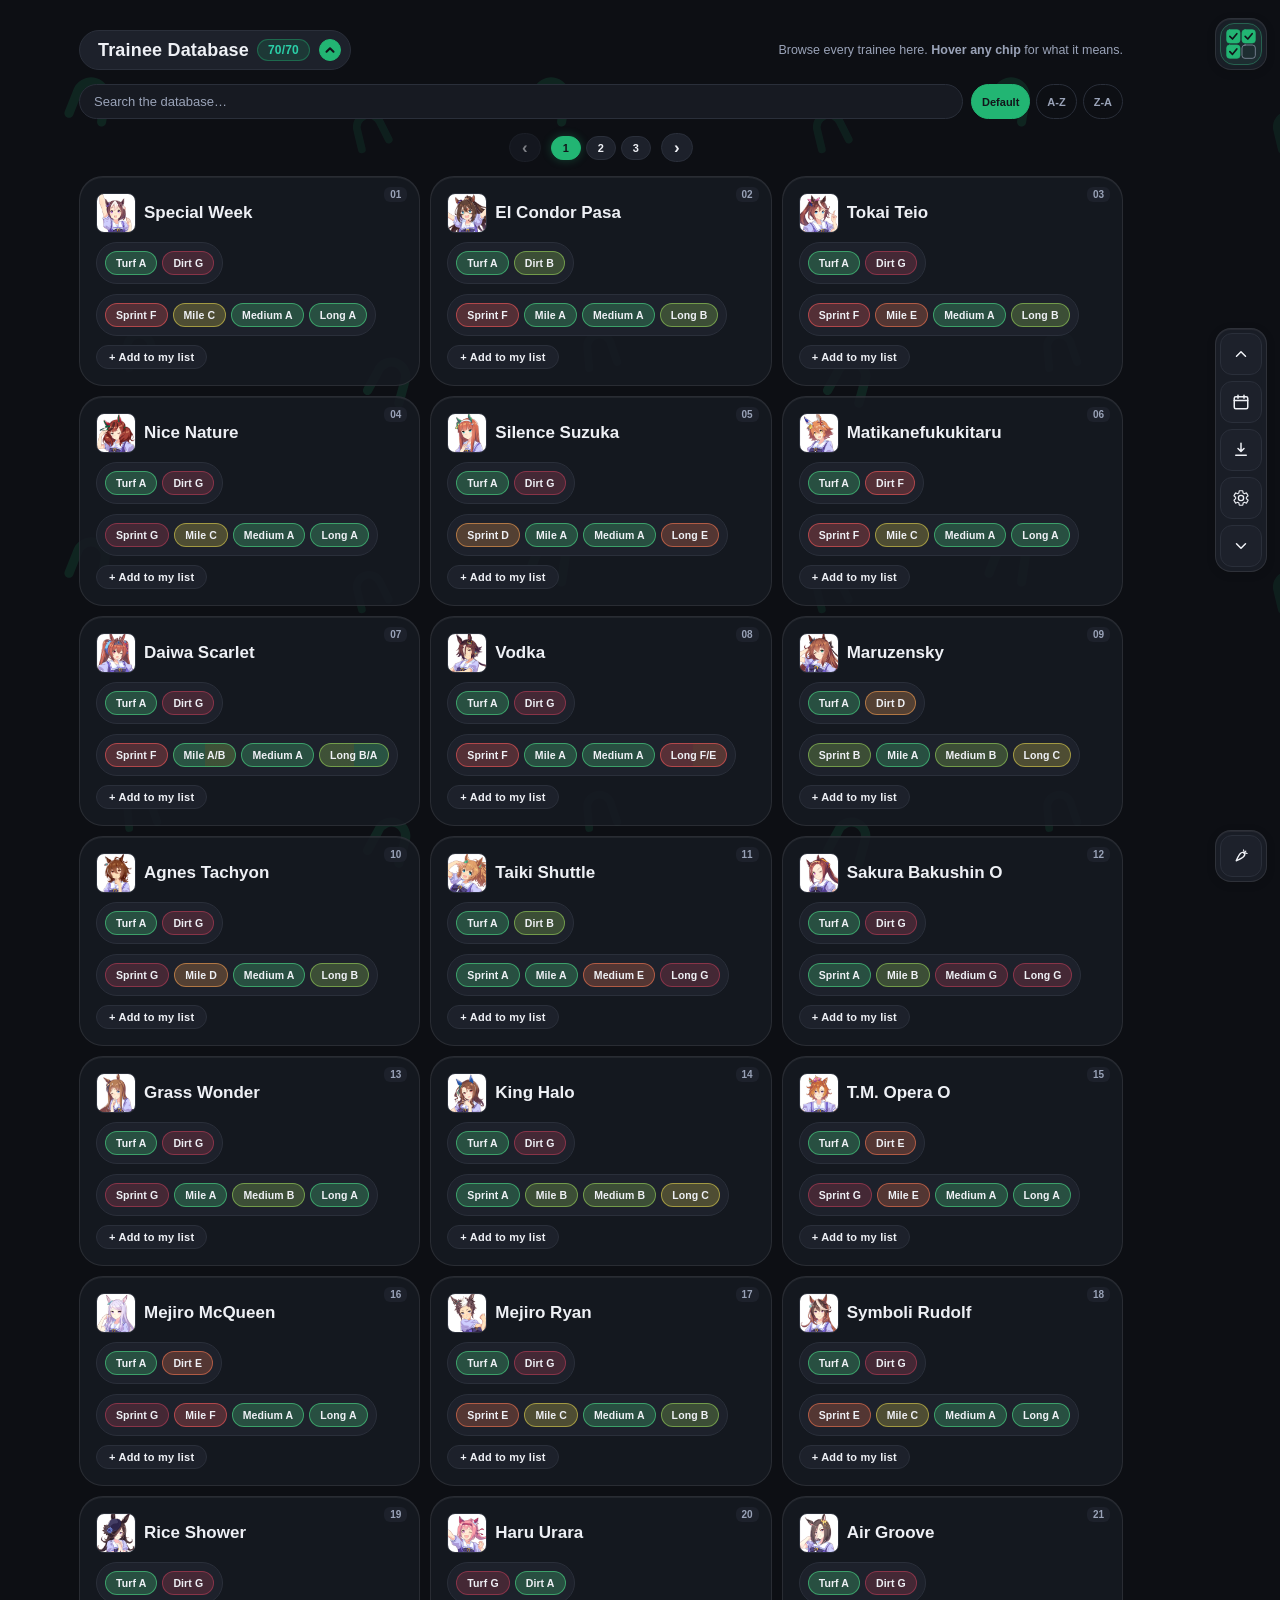
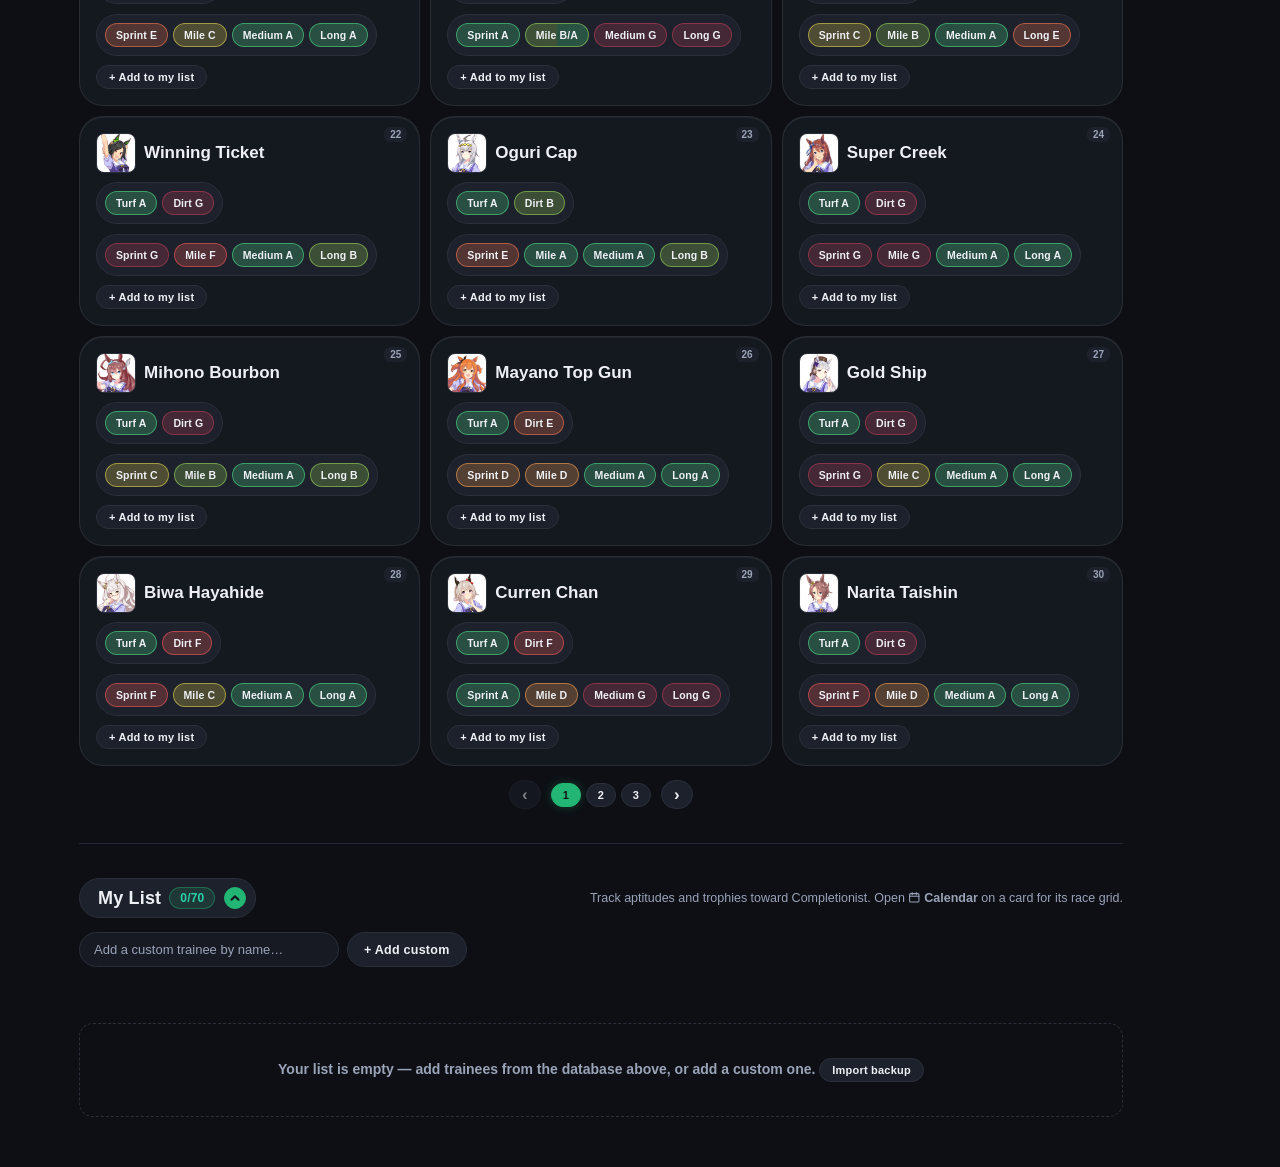
==== trackrecord/index.html @ cda4a913 "Carotene Beta 1 (v5.1-b1)" ====
<!DOCTYPE html>
<html lang="en">
<head>
  <meta charset="UTF-8">
  <meta name="viewport" content="width=device-width, initial-scale=1.0">
  <meta name="description" content="Track Record - Track character aptitudes, distances, and trophy ledger for trainees.">
  <meta http-equiv="Content-Security-Policy" content="default-src 'self'; script-src 'self'; style-src 'self' 'unsafe-inline' https://fonts.googleapis.com; font-src 'self' https://fonts.gstatic.com; img-src 'self' data: blob:; connect-src 'self'; object-src 'none'; base-uri 'self'; form-action 'self'; frame-ancestors 'self'; worker-src 'none'">
  <!-- Note: the KAO countdown banner is vendored locally (kao-banner.js), so
       script-src needs no third-party host. frame-ancestors is ignored in
       <meta> CSP per spec; hosting must also send it as an HTTP header. -->
  <title>Track Record</title>
  <link rel="preconnect" href="https://fonts.googleapis.com">
  <link rel="preconnect" href="https://fonts.gstatic.com" crossorigin>
  <link href="https://fonts.googleapis.com/css2?family=Quicksand:wght@400;500;600;700&display=swap" rel="stylesheet">
  <link rel="icon" type="image/svg+xml" href="./favicon.svg">
  <link rel="stylesheet" href="style.css">
</head>
<body>
<a class="skip-link" href="#standard-view">Skip to content</a>

<svg class="bg-pattern" aria-hidden="true" focusable="false" xmlns="http://www.w3.org/2000/svg">
  <defs>
    <g id="cleat-shape">
      <path d="M-13,14 L-11,-3 A11,11 0 0 1 11,-3 L13,14" fill="none" stroke="var(--accent)" stroke-width="7" stroke-linecap="round" stroke-linejoin="round"/>
    </g>
    <pattern id="cleat-pattern" width="460" height="460" patternUnits="userSpaceOnUse">
      <use href="#cleat-shape" opacity="0.13" transform="translate(90,100) scale(1.3) rotate(15)"/>
      <use href="#cleat-shape" opacity="0.10" transform="translate(370,130) scale(1.1) rotate(-20)"/>
      <use href="#cleat-shape" opacity="0.11" transform="translate(140,350) scale(1.1) rotate(-12)"/>
      <use href="#cleat-shape" opacity="0.14" transform="translate(390,380) scale(1.3) rotate(22)"/>
    </pattern>
  </defs>
  <rect width="100%" height="100%" fill="url(#cleat-pattern)"/>
</svg>

<div class="topbar">
  <div class="wrap topbar-inner">
    <div class="brand">
      <h1>
        <svg class="brand-mark" viewBox="0 0 120 120" aria-hidden="true" xmlns="http://www.w3.org/2000/svg">
          <g fill="none" stroke-linecap="round" stroke-linejoin="round">
            <rect x="17" y="17" width="40" height="40" rx="9" fill="var(--accent)" stroke="var(--accent)" stroke-width="2"/>
            <path d="M26.5 37l8 8 13-16" class="brand-check" stroke-width="5"/>
            <rect x="63" y="17" width="40" height="40" rx="9" fill="var(--accent)" stroke="var(--accent)" stroke-width="2"/>
            <path d="M72.5 37l8 8 13-16" class="brand-check" stroke-width="5"/>
            <rect x="17" y="63" width="40" height="40" rx="9" fill="var(--accent)" stroke="var(--accent)" stroke-width="2"/>
            <path d="M26.5 83l8 8 13-16" class="brand-check" stroke-width="5"/>
            <rect x="63" y="63" width="40" height="40" rx="9" fill="none" stroke="var(--ink-dim)" stroke-width="2"/>
          </g>
        </svg>
        <span class="sr-only">Track Record</span>
      </h1>
    </div>
    <div class="topbar-actions">
      <nav class="rail-nav" aria-label="Main navigation">
        <button class="btn rail-action" id="jump-top-btn" type="button" aria-label="Jump to top" data-tooltip="Jump to top">
          <svg viewBox="0 0 24 24" fill="none" aria-hidden="true" xmlns="http://www.w3.org/2000/svg">
            <path d="M6 15l6-6 6 6" stroke="currentColor" stroke-width="2" stroke-linecap="round" stroke-linejoin="round"/>
          </svg>
        </button>
        <button class="btn rail-action" id="rail-view-btn" type="button" aria-label="Calendar View" data-tooltip="Calendar View">
          <svg viewBox="0 0 24 24" fill="none" aria-hidden="true" xmlns="http://www.w3.org/2000/svg">
            <rect x="3" y="5" width="18" height="16" rx="2" stroke="currentColor" stroke-width="2"/>
            <path d="M3 10H21M8 3V7M16 3V7" stroke="currentColor" stroke-width="2" stroke-linecap="round"/>
          </svg>
        </button>
        <button class="btn rail-action" id="backup-btn" type="button" aria-label="Backup" data-tooltip="Backup">
          <svg viewBox="0 0 24 24" fill="none" aria-hidden="true" xmlns="http://www.w3.org/2000/svg">
            <path d="M12 3v11M8 10l4 4 4-4M5 19h14" stroke="currentColor" stroke-width="2" stroke-linecap="round" stroke-linejoin="round"/>
          </svg>
        </button>
      </nav>
      <div class="settings-wrap">
        <button class="btn icon-btn" id="settings-btn" aria-label="Settings" aria-haspopup="dialog" aria-expanded="false" aria-controls="settings-panel">
          <svg viewBox="0 0 24 24" aria-hidden="true" xmlns="http://www.w3.org/2000/svg" fill="none" stroke="currentColor" stroke-linecap="round" stroke-linejoin="round">
            <path d="M19.14 12.94c.04-.31.06-.63.06-.94s-.02-.63-.06-.94l2.03-1.58a.5.5 0 0 0 .12-.64l-1.92-3.32a.5.5 0 0 0-.6-.22l-2.39.96a7.03 7.03 0 0 0-1.6-.94l-.36-2.54a.5.5 0 0 0-.5-.43h-3.84a.5.5 0 0 0-.5.43l-.36 2.54a7.03 7.03 0 0 0-1.6.94l-2.39-.96a.5.5 0 0 0-.6.22l-1.92 3.32a.5.5 0 0 0 .12.64l2.03 1.58c-.04.31-.06.63-.06.94s.02.63.06.94l-2.03 1.58a.5.5 0 0 0-.12.64l1.92 3.32c.14.24.42.34.66.25l2.39-.96c.5.33 1.04.61 1.6.94l.36 2.54c.05.22.25.38.5.38h3.84c.25 0 .45-.16.5-.38l.36-2.54c.56-.33 1.1-.61 1.6-.94l2.39.96c.24.09.52-.01.66-.25l1.92-3.32a.5.5 0 0 0-.12-.64l-2.03-1.58z" stroke-width="1.5"/>
            <circle cx="12" cy="12" r="3.5" stroke-width="1.8" fill="none"/>
          </svg>
        </button>
        <div class="settings-panel" id="settings-panel">
          <div class="settings-group-label">Appearance</div>
          <div class="settings-row settings-row-icons">
            <button class="icon-pill-btn" id="mode-toggle-btn" aria-label="Toggle light/dark mode" data-tooltip="Toggle mode">
              <svg class="icon-toggle-sun" viewBox="0 0 24 24" fill="none" xmlns="http://www.w3.org/2000/svg">
                <circle cx="12" cy="12" r="4.2" stroke="currentColor" stroke-width="2" stroke-linecap="round"/>
                <path d="M12 2.5V5M12 19V21.5M4.2 4.2L6 6M18 18L19.8 19.8M2.5 12H5M19 12H21.5M4.2 19.8L6 18M18 6L19.8 4.2" stroke="currentColor" stroke-width="2" stroke-linecap="round"/>
              </svg>
              <svg class="icon-toggle-moon" viewBox="0 0 24 24" fill="none" xmlns="http://www.w3.org/2000/svg">
                <path d="M20 14.5A8.5 8.5 0 1 1 9.5 4a7 7 0 0 0 10.5 10.5Z" stroke="currentColor" stroke-width="2" stroke-linecap="round" stroke-linejoin="round"/>
              </svg>
            </button>
            <button class="icon-pill-btn" id="theme-toggle-btn" aria-label="Toggle Turf/Dirt color theme" data-tooltip="Toggle color theme">
              <svg class="icon-toggle-turf" viewBox="0 0 24 24" fill="none" xmlns="http://www.w3.org/2000/svg">
                <path d="M6 20V13C6 10 8 8 8 8C8 8 6 10 6 13" stroke="currentColor" stroke-width="2" stroke-linecap="round" stroke-linejoin="round"/>
                <path d="M12 20V10C12 7 14 5 14 5C14 5 12 7 12 10" stroke="currentColor" stroke-width="2" stroke-linecap="round" stroke-linejoin="round"/>
                <path d="M18 20V13C18 10 20 8 20 8C20 8 18 10 18 13" stroke="currentColor" stroke-width="2" stroke-linecap="round" stroke-linejoin="round"/>
              </svg>
              <svg class="icon-toggle-dirt" viewBox="0 0 24 24" fill="none" xmlns="http://www.w3.org/2000/svg">
                <path d="M3 18L8 9L12 15L15 10L21 18" stroke="currentColor" stroke-width="2" stroke-linecap="round" stroke-linejoin="round"/>
                <path d="M3 20H21" stroke="currentColor" stroke-width="2" stroke-linecap="round"/>
              </svg>
            </button>
          </div>
          <div class="settings-group-label" style="margin-top:6px;">Navbar position</div>
          <div class="nav-position-group" role="group" aria-label="Navbar position">
            <button class="nav-pos-btn" type="button" data-pos="left" aria-label="Place navbar on the left" aria-pressed="false" data-tooltip="Left">
              <svg viewBox="0 0 24 24" fill="none" aria-hidden="true" xmlns="http://www.w3.org/2000/svg">
                <rect x="3" y="4" width="18" height="16" rx="2.5" stroke="currentColor" stroke-width="2"/>
                <rect x="4.5" y="5.5" width="4" height="13" rx="1.5" fill="currentColor"/>
              </svg>
            </button>
            <button class="nav-pos-btn" type="button" data-pos="top" aria-label="Place navbar at the top" aria-pressed="false" data-tooltip="Top">
              <svg viewBox="0 0 24 24" fill="none" aria-hidden="true" xmlns="http://www.w3.org/2000/svg">
                <rect x="3" y="4" width="18" height="16" rx="2.5" stroke="currentColor" stroke-width="2"/>
                <rect x="4.5" y="5.5" width="15" height="4" rx="1.5" fill="currentColor"/>
              </svg>
            </button>
            <button class="nav-pos-btn" type="button" data-pos="right" aria-label="Place navbar on the right" aria-pressed="false" data-tooltip="Right">
              <svg viewBox="0 0 24 24" fill="none" aria-hidden="true" xmlns="http://www.w3.org/2000/svg">
                <rect x="3" y="4" width="18" height="16" rx="2.5" stroke="currentColor" stroke-width="2"/>
                <rect x="15.5" y="5.5" width="4" height="13" rx="1.5" fill="currentColor"/>
              </svg>
            </button>
            <button class="nav-pos-btn" type="button" data-pos="bottom" aria-label="Place navbar at the bottom" aria-pressed="false" data-tooltip="Bottom">
              <svg viewBox="0 0 24 24" fill="none" aria-hidden="true" xmlns="http://www.w3.org/2000/svg">
                <rect x="3" y="4" width="18" height="16" rx="2.5" stroke="currentColor" stroke-width="2"/>
                <rect x="4.5" y="14.5" width="15" height="4" rx="1.5" fill="currentColor"/>
              </svg>
            </button>
          </div>

          <div class="settings-divider"></div>
          <div class="settings-group-label">Customize</div>
          <div class="settings-row">
            <span id="label-custom-trainee">Custom trainees</span>
            <label class="switch"><input type="checkbox" id="toggle-custom-trainee" aria-labelledby="label-custom-trainee"><span class="switch-slider"></span></label>
          </div>
          <div class="settings-row">
            <span id="label-custom-trophy">Custom trophies</span>
            <label class="switch"><input type="checkbox" id="toggle-custom-trophy" aria-labelledby="label-custom-trophy"><span class="switch-slider"></span></label>
          </div>

          <div class="settings-divider"></div>
          <button class="btn small settings-about-btn" id="about-btn">About Track Record</button>
        </div>
      </div>
      <button class="btn rail-action" id="jump-bottom-btn" type="button" aria-label="Jump to bottom" data-tooltip="Jump to bottom">
        <svg viewBox="0 0 24 24" fill="none" aria-hidden="true" xmlns="http://www.w3.org/2000/svg">
          <path d="M6 9l6 6 6-6" stroke="currentColor" stroke-width="2" stroke-linecap="round" stroke-linejoin="round"/>
        </svg>
      </button>
    </div>
    <div class="rail-item-wrap carotene-wrap">
      <button class="btn rail-action" id="carotene-btn" type="button" aria-label="Carotene" data-tooltip="Carotene" aria-expanded="false" aria-controls="carotene-panel">
        <svg viewBox="0 0 24 24" fill="none" aria-hidden="true" xmlns="http://www.w3.org/2000/svg" stroke="currentColor" stroke-linecap="round" stroke-linejoin="round">
          <!-- Unfocused, these inherit currentColor from the svg above. The
               focused (panel open) colours come from CSS keyed off
               aria-expanded, so the closed state is left untouched. -->
          <g transform="rotate(45 12 12)">
            <path class="carrot-body" d="M12 21C10.5 17 9 13.4 9 10.3C9 7.7 10.3 6.1 12 6.1C13.7 6.1 15 7.7 15 10.3C15 13.4 13.5 17 12 21Z" stroke-width="1.8"/>
            <path class="carrot-leaf" d="M12 6.3C11 4.9 10 4.3 8.6 3.9" stroke-width="1.5"/>
            <path class="carrot-leaf" d="M12 6.1C12 4.7 12 3.7 12 2.9" stroke-width="1.5"/>
            <path class="carrot-leaf" d="M12 6.3C13 4.9 14 4.3 15.4 3.9" stroke-width="1.5"/>
          </g>
        </svg>
      </button>
      <!-- Mini landing page. The brand links up to the Carotene hub, which is
           one level above this build (../ from trackrecord/, ../../ from
           trackrecord/preview/). The current tool is marked, not linked:
           you are already there. -->
      <div class="carotene-panel" id="carotene-panel" aria-hidden="true">
        <a class="carotene-panel-brand" href="../">
          <svg class="carotene-panel-mark" viewBox="0 0 24 24" fill="none" aria-hidden="true" focusable="false" xmlns="http://www.w3.org/2000/svg" stroke-linecap="round" stroke-linejoin="round">
            <g transform="rotate(45 12 12)">
              <path class="carrot-body" d="M12 21C10.5 17 9 13.4 9 10.3C9 7.7 10.3 6.1 12 6.1C13.7 6.1 15 7.7 15 10.3C15 13.4 13.5 17 12 21Z" stroke-width="1.8"/>
              <path class="carrot-leaf" d="M12 6.3C11 4.9 10 4.3 8.6 3.9" stroke-width="1.5"/>
              <path class="carrot-leaf" d="M12 6.1C12 4.7 12 3.7 12 2.9" stroke-width="1.5"/>
              <path class="carrot-leaf" d="M12 6.3C13 4.9 14 4.3 15.4 3.9" stroke-width="1.5"/>
            </g>
          </svg>
          <span class="carotene-panel-name">Carotene<sup class="carotene-panel-beta">Beta</sup></span>
        </a>
        <ul class="carotene-panel-list">
          <li>
            <span class="carotene-panel-item is-current" aria-current="page">
              <span class="carotene-panel-item-mark" aria-hidden="true">
                <svg viewBox="0 0 120 120" focusable="false" xmlns="http://www.w3.org/2000/svg">
                  <g fill="none" stroke-linecap="round" stroke-linejoin="round">
                    <rect x="17" y="17" width="40" height="40" rx="9" fill="#22b573" stroke="#22b573" stroke-width="2"/>
                    <path d="M26.5 37l8 8 13-16" stroke="#ffffff" stroke-width="5"/>
                    <rect x="63" y="17" width="40" height="40" rx="9" fill="#22b573" stroke="#22b573" stroke-width="2"/>
                    <path d="M72.5 37l8 8 13-16" stroke="#ffffff" stroke-width="5"/>
                    <rect x="17" y="63" width="40" height="40" rx="9" fill="#22b573" stroke="#22b573" stroke-width="2"/>
                    <path d="M26.5 83l8 8 13-16" stroke="#ffffff" stroke-width="5"/>
                    <rect x="63" y="63" width="40" height="40" rx="9" fill="none" stroke="#9aa3b8" stroke-width="2"/>
                  </g>
                </svg>
              </span>
              <span class="carotene-panel-item-name">Track Record</span>
            </span>
          </li>
          <li>
            <span class="carotene-panel-item is-soon">
              <span class="carotene-panel-item-mark" aria-hidden="true"></span>
              <span class="carotene-panel-item-name">Coming Soon</span>
            </span>
          </li>
        </ul>
      </div>
    </div>
  </div>
</div>

<div class="wrap">

<div id="standard-view" tabindex="-1">
  <section class="block">
    <div class="block-head">
      <h2>Trainee Database <span class="section-count" id="db-count">–/–</span>
        <button class="block-collapse-btn" id="db-collapse-btn" aria-label="Collapse Trainee Database" aria-expanded="true" aria-controls="db-block-body">
          <span class="cal-trainee-arrow open" aria-hidden="true">
            <svg viewBox="0 0 24 24" fill="none" xmlns="http://www.w3.org/2000/svg">
              <path d="M6 9l6 6 6-6" stroke="currentColor" stroke-width="3.5" stroke-linecap="round" stroke-linejoin="round"/>
            </svg>
          </span>
        </button>
      </h2>
      <span class="desc">Browse every trainee here. <strong>Hover any chip</strong> for what it means.</span>
    </div>
    <div class="block-body open overflow-visible" id="db-block-body">
      <div class="search-row">
        <input class="search" id="db-search" type="text" placeholder="Search the database…" aria-label="Search the trainee database">
        <div class="cal-trainee-sort" id="db-sort" role="group" aria-label="Database sort order">
          <button class="sort-btn active" data-sort="default" aria-pressed="true">Default</button>
          <button class="sort-btn" data-sort="az" aria-pressed="false">A-Z</button>
          <button class="sort-btn" data-sort="za" aria-pressed="false">Z-A</button>
        </div>
      </div>
      <nav class="db-pagination" id="db-pagination-top" aria-label="Trainee database pagination (top)"></nav>
      <div class="db-grid" id="db-grid"></div>
      <nav class="db-pagination" id="db-pagination-bottom" aria-label="Trainee database pagination (bottom)"></nav>
    </div>
  </section>

  <hr style="border:none;border-top:1px solid var(--line-soft);margin:34px 0;">

  <section class="block">
    <div class="block-head">
      <h2>My List <span class="section-count" id="my-count">–/–</span>
        <button class="block-collapse-btn" id="my-collapse-btn" aria-label="Collapse My List" aria-expanded="true" aria-controls="my-block-body">
          <span class="cal-trainee-arrow open" aria-hidden="true">
            <svg viewBox="0 0 24 24" fill="none" xmlns="http://www.w3.org/2000/svg">
              <path d="M6 9l6 6 6-6" stroke="currentColor" stroke-width="3.5" stroke-linecap="round" stroke-linejoin="round"/>
            </svg>
          </span>
        </button>
      </h2>
      <span class="desc">Track aptitudes and trophies toward Completionist. Open <strong><svg class="text-icon" viewBox="0 0 24 24" fill="none" aria-hidden="true" xmlns="http://www.w3.org/2000/svg"><rect x="3" y="5" width="18" height="16" rx="2" stroke="currentColor" stroke-width="2"/><path d="M3 10H21M8 3V7M16 3V7" stroke="currentColor" stroke-width="2" stroke-linecap="round"/></svg> Calendar</strong> on a card for its race grid.</span>
    </div>
    <div class="block-body open overflow-visible" id="my-block-body">
      <div class="search-row" id="custom-trainee-row">
        <input type="text" class="search" id="custom-name" placeholder="Add a custom trainee by name…" aria-label="Custom trainee name" style="max-width:260px;">
        <button class="btn" id="custom-add-btn">+ Add custom</button>
      </div>
      <nav class="db-pagination" id="my-pagination-top" aria-label="My List pagination (top)"></nav>
      <div class="mylist" id="mylist"></div>
      <nav class="db-pagination" id="my-pagination-bottom" aria-label="My List pagination (bottom)"></nav>
      <div class="empty-note" id="mylist-empty" style="display:none;">Your list is empty — add trainees from the database above, or add a custom one.</div>
    </div>
  </section>
</div>

</div>

<div id="calendar-view" tabindex="-1" style="display:none;"></div>

<div class="modal-overlay" id="about-overlay" role="dialog" aria-modal="true" aria-labelledby="about-title">
  <div class="modal-box about-modal" id="about-modal">
    <div class="modal-head">
      <h2 class="modal-title" id="about-title">About the app</h2>
      <button class="modal-close" id="about-close" aria-label="Close About">✕</button>
    </div>
    <div class="version-badge">
      <div class="version-item"><span>Version</span><strong>v5.0.2</strong></div>
      <span class="version-divider" aria-hidden="true">|</span>
      <div class="version-item"><span>Database</span><strong>v2610a</strong></div>
    </div>
    <div class="about-text">
      <div class="about-section">
        <div class="about-section-label">Data</div>
        <p>Character aptitudes are from various sources, including <a href="https://umamusu.wiki/Main_Page" rel="noopener noreferrer">Umamusume Wiki</a> and <a href="https://twitter.com/Umamusume_eng" rel="noopener noreferrer">official Global Twitter account of the game</a>.</p>
        <p>The race calendar includes 152 G1-G3 races. Out-of-Bond is for custom trophies without a fixed date, or any custom objectives.</p>
        <p>A trophy is a race on a trainee's list — check it off when completed.</p>
      </div>
      <div class="about-section">
        <div class="about-section-label">Privacy &amp; backup</div>
        <p>Your list stays private in this browser. Use <strong>Backup</strong> function to move it between sessions or devices.</p>
      </div>
      <div class="about-section about-links">
        <div class="about-section-label">More</div>
        <p>Want to try the alternate build? Open the <a href="preview/">Preview version <span>(current version: 5.1 Beta 1)</span></a>.</p>
        <p class="about-credit">2026, Mujairkitten · Made with various AI tools · Not affiliated with Cygames.<br>Source code is licensed under GPL-3. Uma icons follow <a href="https://umamusume.com/fan-createdguide" rel="noopener noreferrer">Cygames' Fan Content Guide</a>.</p>
      </div>
      <div id="kao-banner"></div>
      <script src="kao-banner.js?id=kao-banner&amp;size=mini"></script>
    </div>
  </div>
</div>

<div class="modal-overlay" id="backup-overlay" role="dialog" aria-modal="true" aria-labelledby="backup-title">
  <div class="modal-box" id="backup-modal">
    <div class="modal-head">
      <h2 class="modal-title" id="backup-title">Backup</h2>
      <button class="modal-close" id="backup-close" aria-label="Close Backup">✕</button>
    </div>
    <div class="cal-tabs" id="backup-tabs" role="tablist" aria-label="Backup mode">
      <button class="cal-tab-btn active" id="backup-tab-export" data-tab="export" role="tab" aria-selected="true" aria-controls="backup-export-panel">Export</button>
      <button class="cal-tab-btn" id="backup-tab-import" data-tab="import" role="tab" aria-selected="false" aria-controls="backup-import-panel">Import</button>
    </div>
    <div id="backup-export-panel" role="tabpanel" aria-labelledby="backup-tab-export">
      <textarea class="backup-textarea" id="backup-export-text" readonly spellcheck="false" aria-label="Exported list JSON"></textarea>
      <div class="backup-export-meta"><span id="backup-export-stamp" aria-live="polite"></span></div>
      <div class="backup-import-actions">
        <button class="btn small" id="backup-copy-btn">Copy</button>
        <button class="btn small" id="backup-export-file-btn">Export file</button>
      </div>
    </div>
    <div id="backup-import-panel" style="display:none;" role="tabpanel" aria-labelledby="backup-tab-import">
      <textarea class="backup-textarea" id="backup-import-text" placeholder="Paste your exported JSON here…" spellcheck="false" aria-label="Pasted backup JSON"></textarea>
      <div class="backup-error" id="backup-import-error" role="alert" hidden></div>
      <div class="backup-import-actions">
        <button class="btn small" id="backup-import-text-btn">Import pasted list</button>
        <label class="btn small" for="backup-import-file">Import from file</label>
        <input type="file" id="backup-import-file" accept=".json">
      </div>
    </div>
  </div>
</div>

<div id="tooltip" role="tooltip" aria-hidden="true"></div>

<div id="sr-announcer" class="sr-only" aria-live="polite"></div>

<div id="toast-region" class="toast-region" aria-live="polite" aria-atomic="true"></div>

<script type="module" src="main.js"></script>
</body>
</html>
---- trackrecord/style.css ----
/* ------------------------------------------------------------------
 * Z-INDEX SCALE (keep in ascending order):
 *   30  .cal-tabs-main          sticky year-group tabs
 *   40  .cal-sidebar            sticky sidebar
 *   50  .race-suggest           autocomplete dropdown
 *   60  .mycard.suggest-open    card raised while its dropdown is open
 *   90  .topbar                 main navbar
 *   95  .settings-panel
 *   96  .cal-trainee-panel
 *   97  .cal-sidebar.panel-open
 *  200  .carotene-panel
 *  200  .modal-overlay
 * 1000  #tooltip
 * ------------------------------------------------------------------ */

:root {
  --bg: #0d0f14;
  --bg-alt: #12141b;
  --panel: #171a22;
  --panel-2: #1d212b;
  --line: #2a2f3a;
  --line-soft: #232733;
  --ink: #eef0f5;
  --ink-dim: #9aa3b8;
  --ink-faint: #7a8494;
  --accent: #22b573;
  --accent-dim: #1a8f5a;
  --accent2: #2bcfa8;
  --accent-rgb: 34, 181, 115;
  --accent2-rgb: 43, 207, 168;
  /* Carrot mark for the Carotene panel and the rail button. Mirrors the hub's
     own tokens, light pair included, so the mark matches the landing page in
     either theme. */
  --carrot: #e8873a;
  --carrot-leaf: #22b573;
  --glass-bg: rgba(23, 26, 34, .72);
  --glass-bg-soft: rgba(23, 26, 34, .65);
  --glass-border: rgba(255, 255, 255, .09);
  --glass-highlight: inset 0 1px 0 rgba(255, 255, 255, .06);
  --faux-glass-bg: rgba(23, 26, 34, .86);
  --faux-glass-card-bg: rgba(23, 26, 34, .86);
  --a: #4ee38a;
  --b: #9fdb5c;
  --c: #e8d94f;
  --d: #ffa552;
  --e: #ff7a52;
  --f: #ff5c5c;
  --g: #c23f5a;
  --g1: #2f6fd0;
  --g2: #f0608c;
  --g3: #55c470;
  --a-text: var(--a);
  --b-text: var(--b);
  --c-text: var(--c);
  --d-text: var(--d);
  --e-text: var(--e);
  --f-text: var(--f);
  --g-text: var(--g);
  font-family: "Quicksand", sans-serif;
}
@keyframes modal-enter {
  from { opacity: 0; transform: translateY(12px) scale(.97); }
  to { opacity: 1; transform: translateY(0) scale(1); }
}
@keyframes calendar-flash {
  0% { box-shadow: 0 0 0 0 var(--accent), 0 0 0 0 rgba(var(--accent-rgb), 0); }
  35% { box-shadow: 0 0 0 2px var(--accent), 0 0 18px 3px rgba(var(--accent-rgb), .55); }
  100% { box-shadow: 0 0 0 0 var(--accent), 0 0 0 0 rgba(var(--accent-rgb), 0); }
}
body.light {
  --bg: #f3f4f9;
  --bg-alt: #ffffff;
  --panel: #ffffff;
  --panel-2: #eef0f6;
  --line: #dde1eb;
  --line-soft: #e8ebf2;
  --ink: #1c2029;
  --ink-dim: #5b6474;
  --ink-faint: #656c7a;
  --accent: #187a4d;
  --accent-dim: #125f3b;
  --accent2: #187560;
  --accent-rgb: 24, 122, 77;
  --accent2-rgb: 24, 117, 96;
  /* Light pair, as on the hub: the deep orange clears 3:1 on light chrome. */
  --carrot: #c2651c;
  --carrot-leaf: #187a4d;
  --glass-bg: var(--bg-alt);
  --glass-bg-soft: var(--panel);
  --glass-border: var(--line);
  --glass-highlight: none;
  --faux-glass-bg: var(--panel-2);
  --faux-glass-card-bg: var(--panel);
  --a-text: #1f8a52;
  --b-text: #6b9628;
  --c-text: #8a7a0e;
  --d-text: #b8611a;
  --e-text: #b8401a;
  --f-text: #b82626;
  --g-text: #942e46;
}
body.dirt {
  --accent: #e0a640;
  --accent-dim: #b9822e;
  --accent2: #c97b4a;
  --accent-rgb: 224, 166, 64;
  --accent2-rgb: 201, 123, 74;
}
body.light.dirt {
  --accent: #7f560a;
  --accent-dim: #6b4708;
  --accent2: #96522a;
  --accent-rgb: 127, 86, 10;
  --accent2-rgb: 150, 82, 42;
}
* {
  box-sizing: border-box;
}
.skip-link {
  position: fixed;
  top: -48px;
  left: 12px;
  z-index: 2000;
  background: var(--accent);
  color: #12141a;
  font-weight: 700;
  font-size: 13px;
  padding: 8px 14px;
  border-radius: 999px;
  text-decoration: none;
  transition: top .15s ease;
}
body.light .skip-link {
  color: #fff;
}
.skip-link:focus {
  top: 12px;
}
.cal-tab-btn.active:focus-visible,
.sort-btn.active:focus-visible,
.db-pagination .page-number.active:focus-visible,
.nav-pos-btn.active:focus-visible {
  outline-color: #12141a;
}
body.light .cal-tab-btn.active:focus-visible,
body.light .sort-btn.active:focus-visible,
body.light .db-pagination .page-number.active:focus-visible,
body.light .nav-pos-btn.active:focus-visible {
  outline-color: #fff;
}
.skip-link:focus-visible {
  outline-color: #12141a;
}
body.light .skip-link:focus-visible {
  outline-color: #fff;
}
:focus-visible {
  outline: 2px solid var(--accent2);
  outline-offset: 2px;
}
button, input, textarea, select {
  font-family: inherit;
}
body {
  margin: 0;
  overflow-x: hidden;
  background-color: var(--bg);
  color: var(--ink);
  padding-bottom: calc(var(--topbar-h, 70px) + 20px + env(safe-area-inset-bottom));
  font-family: "Quicksand", sans-serif;
  transition: background-color .3s ease, color .3s ease;
}
body.nav-top {
  padding-bottom: 0;
  padding-top: calc(var(--topbar-h, 70px) + env(safe-area-inset-top));
}
body.nav-top .topbar {
  top: 0;
  bottom: auto;
}
.bg-pattern {
  position: fixed;
  inset: 0;
  width: 100vw;
  height: 100vh;
  z-index: -1;
  pointer-events: none;
}
.wrap {
  max-width: 1080px;
  margin: 0 auto;
  padding: 0 18px;
}
.topbar {
  background: transparent;
  backdrop-filter: none;
  -webkit-backdrop-filter: none;
  border-top: 0;
  border-bottom: 0;
  /* S1: match desktop's 10px vertical so the pill height stays stable
     across the 960px breakpoint. */
  padding: 10px 0;
  margin-top: 0;
  position: fixed;
  left: 0;
  right: 0;
  top: auto;
  bottom: 0;
  z-index: 90;
  pointer-events: none;
}
.topbar-inner {
  display: flex;
  align-items: center;
  justify-content: space-between;
  gap: 12px;
}
/* Topbar: 3-section "dock". All three sections share pill chrome
   (padding + border + radius + glass background) so they read as siblings. */
.topbar-inner > .brand,
.topbar-inner > .topbar-actions,
.topbar-inner > .carotene-wrap {
  display: flex;
  align-items: center;
  justify-content: center;
  gap: 6px;
  padding: 4px;
  border: 1px solid transparent;
  /* Nested-radius formula: outer = inner button radius + padding.
     Buttons use 12px → container uses 12 + 4 = 16px. */
  border-radius: 16px;
  box-sizing: border-box;
}
.topbar-inner > .topbar-actions,
.topbar-inner > .brand,
.topbar-inner > .carotene-wrap {
  background: color-mix(in srgb, var(--panel-2) 80%, transparent);
  border-color: var(--glass-border);
  box-shadow: var(--glass-highlight), 0 2px 10px rgba(0, 0, 0, .12);
}
body.light .topbar-inner > .topbar-actions,
body.light .topbar-inner > .brand,
body.light .topbar-inner > .carotene-wrap {
  box-shadow: 0 1px 3px rgba(0, 0, 0, .08), inset 0 1px 0 rgba(255, 255, 255, .7);
}
.brand {
  display: flex;
  align-items: baseline;
  gap: 10px;
}
.brand h1 {
  width: 42px;
  height: 42px;
  display: flex;
  align-items: center;
  justify-content: center;
  margin: 0;
  border: 1px solid color-mix(in srgb, var(--accent) 38%, var(--line));
  border-radius: 14px;
  background: color-mix(in srgb, var(--accent) 8%, var(--panel-2));
  color: var(--accent2);
  box-shadow: 0 0 8px rgba(var(--accent-rgb), .07);
}
.brand-mark {
  width: 42px;
  height: 42px;
  fill: currentColor;
}
.brand-check {
  stroke: #12141a;
}
body.light .brand-check {
  stroke: #fff;
}
.sr-only {
  position: absolute;
  width: 1px;
  height: 1px;
  padding: 0;
  margin: -1px;
  overflow: hidden;
  clip: rect(0, 0, 0, 0);
  white-space: nowrap;
  border: 0;
}
.topbar-actions {
  display: flex;
  align-items: center;
  gap: 10px;
}
.btn {
  font-size: 12.5px;
  letter-spacing: .02em;
  font-weight: 600;
  background: var(--panel-2);
  color: var(--ink);
  border: 1px solid var(--line);
  border-radius: 999px;
  padding: 8px 16px;
  cursor: pointer;
  transition: box-shadow .15s ease, border-color .15s ease, color .15s ease, background-color .15s ease;
}
.btn:hover {
  border-color: var(--accent-dim);
  color: var(--accent2);
  box-shadow: 0 0 8px rgba(var(--accent-rgb), .18);
  transform: translateY(-1px);
}
.btn:active {
  transform: translateY(1px) scale(.98);
}
.btn:disabled {
  opacity: .5;
  cursor: not-allowed;
  box-shadow: none;
  transform: none;
}
.btn.small {
  padding: 5px 12px;
  font-size: 11px;
}
.btn.ghost {
  background: transparent;
}
.icon-btn {
  padding: 8px 12px;
  font-size: 15px;
  line-height: 1;
}
.settings-wrap {
  position: relative;
  width: 42px;
  height: 42px;
  display: grid;
  place-items: center;
}
.rail-nav {
  display: flex;
  flex-direction: row;
  align-items: center;
  justify-content: center;
  gap: 6px;
}
.rail-action {
  display: inline-flex;
  align-items: center;
  justify-content: center;
  width: 42px;
  min-width: 42px;
  min-height: 42px;
  padding: 10px;
  gap: 10px;
  overflow: hidden;
  white-space: nowrap;
  /* Rounder square. 12 + 4 (container padding) = 16 = container radius. */
  border-radius: 12px;
  transition: box-shadow .15s ease, border-color .15s ease, color .15s ease, background-color .15s ease, transform .15s ease;
}
.rail-action svg {
  display: block;
  width: 18px;
  height: 18px;
  flex: 0 0 18px;
}
#settings-btn,
.settings-wrap > #settings-btn {
  width: 42px;
  height: 42px;
  min-width: 42px;
  min-height: 42px;
  display: grid;
  place-items: center;
  padding: 0;
  border-radius: 12px;
  font-size: 0;
  line-height: 1;
}
#settings-btn svg {
  width: 18px;
  height: 18px;
  margin: 0;
}
.settings-panel {
  position: absolute;
  bottom: calc(100% + 8px);
  right: 0;
  background: var(--faux-glass-bg);
  border: 1px solid var(--glass-border);
  border-radius: 16px;
  padding: 12px 14px;
  width: 230px;
  max-height: calc(100vh - 24px);
  overflow-y: auto;
  z-index: 95;
  box-shadow: 0 12px 32px rgba(0, 0, 0, .5), 0 0 18px rgba(var(--accent-rgb), .16);
  display: flex;
  flex-direction: column;
  gap: 8px;
  opacity: 0;
  transform: translateY(10px) scale(.94);
  transform-origin: bottom right;
  pointer-events: none;
  visibility: hidden;
  transition: opacity .28s cubic-bezier(.4, 0, .2, 1), transform .28s cubic-bezier(.4, 0, .2, 1), visibility 0s .28s;
}
.settings-panel.show {
  opacity: 1;
  transform: translateY(0) scale(1);
  pointer-events: auto;
  visibility: visible;
  transition: opacity .28s cubic-bezier(.4, 0, .2, 1), transform .28s cubic-bezier(.4, 0, .2, 1), visibility 0s 0s;
}
body.nav-top .settings-panel {
  bottom: auto;
  top: calc(100% + 8px);
  transform: translateY(-10px) scale(.94);
  transform-origin: top right;
}
body.nav-top .settings-panel.show {
  transform: translateY(0) scale(1);
}
/* M4/N1: keep sticky calendar chrome below the fixed topbar regardless of viewport. */
body.nav-top .cal-tabs-main,
body.nav-top .cal-sidebar {
  top: calc(var(--topbar-h, 70px) + 20px);
}
.rail-item-wrap {
  position: relative;
  display: inline-block;
}
.carotene-panel {
  display: none;
  position: absolute;
  bottom: calc(100% + 8px);
  right: 0;
  width: 15rem;
  max-width: calc(100vw - 24px);
  background: var(--faux-glass-bg);
  border: 1px solid var(--glass-border);
  padding: 12px;
  border-radius: 12px;
  z-index: 200;
  font-weight: 400;
  text-align: left;
}
.carotene-panel.open {
  display: block;
}

/* --- panel contents: a mini landing page --- */
.carotene-panel-brand {
  display: flex;
  align-items: center;
  gap: 5px;
  color: var(--ink);
  text-decoration: none;
}
.carotene-panel-brand:hover .carotene-panel-name {
  color: var(--accent);
}
.carotene-panel-brand:focus-visible {
  outline: 2px solid var(--accent);
  outline-offset: 3px;
  border-radius: 6px;
}
.carotene-panel-mark {
  flex: 0 0 auto;
  width: 22px;
  height: 22px;
}
/* The carrot matches the hub's, in whichever theme is active - the hub
   carries the same light/dark pair, so the two agree everywhere. Light needs
   the deeper orange or the mark drops to 2.4:1 on the light chrome, below the
   3:1 floor for a graphical object. :focus-visible is included so keyboard
   users get the same affordance hover gives. The unfocused, unhovered rail
   button still inherits currentColor and is left exactly as it was. */
.carotene-panel-mark .carrot-body,
#carotene-btn:hover .carrot-body,
#carotene-btn:focus-visible .carrot-body,
#carotene-btn[aria-expanded="true"] .carrot-body { stroke: var(--carrot); }
.carotene-panel-mark .carrot-leaf,
#carotene-btn:hover .carrot-leaf,
#carotene-btn:focus-visible .carrot-leaf,
#carotene-btn[aria-expanded="true"] .carrot-leaf { stroke: var(--carrot-leaf); }

/* Eases the swap in time with the button's own hover transitions. The global
   reduced-motion block already collapses this. */
#carotene-btn .carrot-body,
#carotene-btn .carrot-leaf { transition: stroke .15s ease; }
.carotene-panel-name {
  font-weight: 700;
  font-size: 15px;
  letter-spacing: .01em;
}
/* Status badge, set on the baseline rather than raised as a superscript.
   It lives inside the name span rather than beside it because the brand
   link is a flex container, where a bare child would become a flex item and
   lose its flow with the text. The explicit vertical-align: baseline is
   load-bearing: the element is a <sup>, and the UA stylesheet raises those
   on its own, so removing our own declaration is not enough.
   line-height is 1, not the inherited 1.5 - a badge is a chip, and the
   extra leading is what pushed the box past the title's cap height.
   inline-flex + align-items centres the label in the chip: with a 1em line
   box the glyphs sit slightly high inside it, and padding alone cannot
   correct that on both edges at once. */
.carotene-panel-beta {
  display: inline-flex;
  align-items: center;
  justify-content: center;
  margin-left: .3em;
  /* Asymmetric on purpose, leaning the label UP. "Beta" has no descenders, so
     the font reserves descent these glyphs never use, which parks the ink
     below the middle of its line box. More space below than above lifts it
     back; the pair still sums to .4em, so the chip keeps its height. */
  padding: calc(.2em - .5px) .5em calc(.2em + .5px);
  border: 1px solid var(--line);
  border-radius: 5px;
  background: var(--panel);
  color: var(--ink-dim);
  font-size: .6em;
  font-weight: 600;
  line-height: 1;
  letter-spacing: .04em;
  vertical-align: baseline;
  white-space: nowrap;
  /* Baseline alignment puts the label's baseline on the title's, but the
     title's ink is 12px tall (cap height, no descenders) while the badge's
     is only 7px - so a box centred on the badge's ink hangs 2.5px below the
     middle of the wordmark, plus 0.5px from the asymmetric padding above.
     Lifting by 3px lands the chip on the title's cap height. Transform, not
     a vertical-align length, so it cannot disturb the line box. */
  transform: translateY(-3px);
}
.carotene-panel-list {
  list-style: none;
  margin: 12px 0 0;
  padding: 10px 0 0;
  border-top: 1px solid var(--line-soft);
  display: flex;
  justify-content: center;
  gap: 10px;
}
/* Square tiles, as on the landing page. */
.carotene-panel-item {
  display: flex;
  flex-direction: column;
  align-items: center;
  justify-content: center;
  gap: 7px;
  width: 5.5rem;
  height: 5.5rem;
  padding: 8px;
  border: 1px solid var(--line);
  border-radius: 12px;
  background: var(--panel);
  font-size: 10.5px;
  line-height: 1.3;
  text-align: center;
  color: var(--ink-dim);
}
/* The tool you are already using: marked, never linked. */
.carotene-panel-item.is-current {
  background: color-mix(in srgb, var(--accent) 12%, transparent);
  border-color: color-mix(in srgb, var(--accent) 55%, transparent);
  color: var(--ink);
  font-weight: 600;
}
.carotene-panel-item-mark {
  width: 1.75rem;
  height: 1.75rem;
  display: grid;
  place-items: center;
}
.carotene-panel-item-mark svg {
  width: 100%;
  height: 100%;
  display: block;
}
/* No icon yet for the unbuilt tool, so the slot reads as empty on purpose. */
.carotene-panel-item.is-soon .carotene-panel-item-mark {
  border: 1.5px dashed var(--line);
  border-radius: 6px;
}
.carotene-panel-item.is-soon {
  color: var(--ink-faint);
}
body.nav-top .carotene-panel {
  bottom: auto;
  top: calc(100% + 8px);
}
.settings-group-label {
  font-weight: 700;
  font-size: 10px;
  letter-spacing: .06em;
  text-transform: uppercase;
  color: var(--ink-faint);
  margin-top: 2px;
}
.settings-divider {
  border-top: 1px solid var(--line);
  margin: 2px 0;
}
.settings-row {
  display: flex;
  align-items: center;
  justify-content: space-between;
  gap: 10px;
  font-weight: 600;
  font-size: 13px;
  color: var(--ink);
}
.settings-row-icons {
  gap: 10px;
}
.icon-pill-btn {
  flex: 1;
  height: 34px;
  border-radius: 999px;
  background: var(--panel-2);
  border: 1px solid var(--line);
  color: var(--ink-dim);
  display: inline-flex;
  align-items: center;
  justify-content: center;
  cursor: pointer;
  transition: box-shadow .15s ease, border-color .15s ease, color .15s ease, background .15s ease;
}
.icon-pill-btn svg {
  width: 18px;
  height: 18px;
  display: none;
}
#cal-exit-btn svg {
  display: block;
}
.icon-pill-btn:hover {
  color: var(--accent2);
  border-color: var(--accent-dim);
  box-shadow: 0 0 10px rgba(var(--accent-rgb), .3);
}
.nav-position-group {
  display: grid;
  grid-template-columns: repeat(4, 1fr);
  gap: 6px;
  margin-top: 2px;
}
.nav-pos-btn {
  height: 34px;
  border-radius: 10px;
  background: var(--panel-2);
  border: 1px solid var(--line);
  color: var(--ink-dim);
  display: inline-flex;
  align-items: center;
  justify-content: center;
  cursor: pointer;
  padding: 0;
  transition: box-shadow .15s ease, border-color .15s ease, color .15s ease, background .15s ease;
}
.nav-pos-btn svg {
  width: 18px;
  height: 18px;
  display: block;
}
.nav-pos-btn:hover:not(:disabled) {
  color: var(--accent2);
  border-color: var(--accent-dim);
  box-shadow: 0 0 10px rgba(var(--accent-rgb), .3);
}
.nav-pos-btn.active {
  background: var(--accent);
  border-color: var(--accent);
  color: #12141a;
  box-shadow: 0 0 10px rgba(var(--accent-rgb), .4);
}
.nav-pos-btn:disabled {
  opacity: .32;
  cursor: not-allowed;
}
body.light .nav-pos-btn {
  background: var(--panel);
  color: var(--ink);
  box-shadow: 0 1px 3px rgba(0,0,0,.09), inset 0 1px 0 rgba(255,255,255,.7);
}
body.light .nav-pos-btn:hover:not(:disabled) {
  color: var(--accent);
  border-color: var(--accent);
}
body.light .nav-pos-btn.active {
  background: var(--accent);
  border-color: var(--accent);
  box-shadow: inset 0 1px 3px rgba(0,0,0,.15);
  color: #ffffff;
}
@media (max-width: 959.98px) {
  .nav-position-group {
    grid-template-columns: repeat(2, 1fr);
  }
  .nav-pos-btn[data-pos="left"],
  .nav-pos-btn[data-pos="right"] {
    display: none;
  }
}
#mode-toggle-btn .icon-toggle-moon,
#cal-mode-toggle-btn .icon-toggle-moon {
  display: block;
}
body.light #mode-toggle-btn .icon-toggle-sun,
body.light #cal-mode-toggle-btn .icon-toggle-sun {
  display: block;
}
body.light #mode-toggle-btn .icon-toggle-moon,
body.light #cal-mode-toggle-btn .icon-toggle-moon {
  display: none;
}
#theme-toggle-btn .icon-toggle-turf,
#cal-theme-toggle-btn .icon-toggle-turf {
  display: block;
}
body.dirt #theme-toggle-btn .icon-toggle-dirt,
body.dirt #cal-theme-toggle-btn .icon-toggle-dirt {
  display: block;
}
body.dirt #theme-toggle-btn .icon-toggle-turf,
body.dirt #cal-theme-toggle-btn .icon-toggle-turf {
  display: none;
}
.switch {
  position: relative;
  display: inline-block;
  width: 38px;
  height: 22px;
  flex-shrink: 0;
}
.switch input {
  opacity: 0;
  width: 0;
  height: 0;
  position: absolute;
}
.switch-slider {
  position: absolute;
  inset: 0;
  background: var(--line);
  border-radius: 999px;
  cursor: pointer;
  transition: background .15s ease;
}
.switch input:disabled + .switch-slider {
  cursor: not-allowed;
}
.switch input:focus-visible + .switch-slider {
  outline: 2px solid var(--accent2);
  outline-offset: 2px;
}
body.light .switch input:not(:checked) + .switch-slider {
  background: #c3c9d6;
}
.switch-slider::before {
  content: "";
  position: absolute;
  width: 16px;
  height: 16px;
  left: 3px;
  top: 3px;
  background: #fff;
  border-radius: 50%;
  transition: transform .15s ease;
  box-shadow: 0 1px 3px rgba(0, 0, 0, .4);
}
.switch input:checked + .switch-slider {
  background: var(--accent);
  box-shadow: 0 0 10px rgba(var(--accent-rgb), .5);
}
.switch input:checked + .switch-slider::before {
  transform: translateX(16px);
}
input[type=file] {
  position: absolute;
  width: 1px;
  height: 1px;
  padding: 0;
  margin: -1px;
  overflow: hidden;
  clip: rect(0, 0, 0, 0);
  white-space: nowrap;
  border: 0;
}
label.btn:focus-within {
  outline: 2px solid var(--accent2);
  outline-offset: 2px;
}
section.block {
  margin: 30px 0;
  isolation: isolate;
}
.block-head {
  display: flex;
  align-items: center;
  gap: 12px;
  margin-bottom: 14px;
  flex-wrap: wrap;
}
.block-head h2 {
  font-size: 18px;
  font-weight: 700;
  letter-spacing: .01em;
  margin: 0;
  display: inline-flex;
  align-items: center;
  gap: 8px;
  background: var(--panel-2);
  border: 1px solid var(--line);
  border-radius: 999px;
  padding: 7px 8px 7px 18px;
}
.section-count {
  font-size: 12px;
  font-weight: 700;
  color: var(--accent2);
  background: color-mix(in srgb, var(--accent) 16%, transparent);
  border: 1px solid color-mix(in srgb, var(--accent) 40%, transparent);
  border-radius: 999px;
  padding: 3px 10px;
  white-space: nowrap;
}
.block-head .desc {
  font-size: 12.5px;
  color: var(--ink-dim);
  margin-left: auto;
}
/* Inline SVG sized to surrounding text (e.g. calendar glyph in labels). */
.text-icon {
  width: 1em;
  height: 1em;
  vertical-align: -0.15em;
}
/* Toggle-button glyph matches the chevron affordance next to it. */
.inline-cal-toggle .text-icon {
  width: 1.5em;
  height: 1.5em;
  vertical-align: -0.3em;
}
.block-collapse-btn {
  background: none;
  border: none;
  padding: 0;
  cursor: pointer;
  display: flex;
  align-items: center;
  justify-content: center;
  flex-shrink: 0;
  min-width: 24px;
  min-height: 24px;
}
.block-body {
  display: flex;
  flex-direction: column;
  gap: 14px;
  opacity: 1;
  overflow: hidden;
  visibility: visible;
  transition: max-height .35s cubic-bezier(.4, 0, .2, 1), opacity .3s ease, visibility 0s 0s;
}
.block-body:not(.open) {
  max-height: 0;
  opacity: 0;
  visibility: hidden;
  transition: max-height .35s cubic-bezier(.4, 0, .2, 1), opacity .3s ease, visibility 0s .35s;
}
.block-body.overflow-visible {
  overflow: visible;
}
.search-row {
  display: flex;
  gap: 8px;
  flex-wrap: wrap;
}
.search {
  font-size: 13px;
  font-weight: 500;
  padding: 9px 14px;
  border: 1px solid var(--line);
  border-radius: 999px;
  background: var(--panel);
  color: var(--ink);
  flex: 1;
  min-width: 180px;
  transition: box-shadow .15s ease, border-color .15s ease, background-color .15s ease, color .15s ease;
}
.search:focus {
  border-color: var(--accent-dim);
  box-shadow: 0 0 12px rgba(var(--accent-rgb), .3);
}
.search::placeholder {
  color: var(--ink-dim);
}
.db-grid {
  display: grid;
  grid-template-columns: repeat(auto-fill, minmax(300px, 1fr));
  gap: 10px;
}
.db-pagination {
  display: flex;
  align-items: center;
  justify-content: center;
  gap: 10px;
  flex-wrap: wrap;
}
.db-page-numbers {
  display: inline-flex;
  align-items: center;
  gap: 5px;
}
.db-page-ellipsis {
  color: var(--ink-dim);
  font-weight: 700;
  padding: 0 4px;
}
.db-pagination .page-arrow {
  width: 32px;
  min-width: 32px;
  padding-left: 0;
  padding-right: 0;
  font-size: 17px;
  line-height: 1;
}
.db-pagination .page-number {
  min-width: 30px;
  padding-left: 8px;
  padding-right: 8px;
}
.db-pagination .page-number.active {
  background: var(--accent);
  border-color: var(--accent);
  color: #12141a;
  box-shadow: 0 0 10px rgba(var(--accent-rgb), .3);
}
body.light .db-pagination .page-number.active {
  color: #fff;
}
.db-card {
  background: var(--faux-glass-card-bg);
  border: 1px solid var(--glass-border);
  border-radius: 24px;
  padding: 16px;
  display: flex;
  flex-direction: column;
  gap: 9px;
  position: relative;
  box-shadow: var(--glass-highlight);
  transition: box-shadow .15s ease, border-color .15s ease, background-color .15s ease;
}
.db-card:hover,
.db-card:focus-within {
  border-color: var(--accent-dim);
  box-shadow: var(--glass-highlight), 0 0 18px rgba(var(--accent-rgb), .16);
}
.db-card-top {
  display: flex;
  align-items: center;
  gap: 8px;
  padding-right: 26px;
}
.db-card-top.no-num {
  padding-right: 0;
}
.db-num {
  position: absolute;
  top: 10px;
  right: 12px;
  font-size: 10px;
  font-weight: 700;
  color: var(--ink-dim);
  background: var(--panel-2);
  border-radius: 6px;
  padding: 2px 6px;
  flex-shrink: 0;
}
.db-name {
  font-size: 17px;
  font-weight: 600;
  flex: 1;
  min-width: 0;
  overflow: hidden;
  text-overflow: ellipsis;
  white-space: nowrap;
}
.apt-groups {
  display: flex;
  align-items: stretch;
  gap: 10px;
  flex-wrap: wrap;
}
.apt-container {
  display: flex;
  align-items: center;
  gap: 5px;
  flex-wrap: wrap;
  border: 1px solid var(--line);
  border-radius: 21px;
  padding: 8px;
  background: var(--panel-2);
}
.chip {
  font-weight: 700;
  font-size: 10.5px;
  line-height: 12px;
  letter-spacing: .01em;
  padding: 5px 10px;
  border-radius: 12px;
  color: var(--ink);
  white-space: nowrap;
  border: 1px solid var(--chip-border, var(--line));
  background: var(--chip-bg, var(--panel));
  cursor: default;
  box-shadow: none;
  transition: box-shadow .15s ease, background-color .15s ease, color .15s ease;
}
.chip:hover {
  box-shadow: 0 0 5px 0 var(--chip-glow, transparent);
}
body.light .chip {
  box-shadow: inset 0 1px 0 rgba(255, 255, 255, .7), inset 0 -1px 2px rgba(0, 0, 0, .07), 0 1px 2px rgba(0, 0, 0, .10);
  border-color: var(--chip-border, var(--line));
}
body.light .chip:hover {
  box-shadow: inset 0 1px 0 rgba(255, 255, 255, .9), inset 0 -1px 2px rgba(0, 0, 0, .08), 0 2px 6px rgba(0, 0, 0, .16);
}
.add-btn {
  align-self: flex-start;
}
.mylist {
  display: flex;
  flex-direction: column;
  gap: 12px;
}
.empty-note {
  text-align: center;
  padding: 34px 16px;
  color: var(--ink-dim);
  font-size: 14px;
  font-weight: 600;
  border: 1px dashed var(--line);
  border-radius: 14px;
}
.mycard {
  background: var(--glass-bg-soft);
  backdrop-filter: blur(8px);
  -webkit-backdrop-filter: blur(8px);
  border: 1px solid var(--glass-border);
  border-radius: 24px;
  padding: 18px;
  box-shadow: var(--glass-highlight);
  position: relative;
  transition: box-shadow .15s ease, border-color .15s ease, background-color .15s ease;
}
.mycard.suggest-open {
  z-index: 60;
}
@supports not ((backdrop-filter: blur(1px)) or (-webkit-backdrop-filter: blur(1px))) {
  .mycard, .cal-trainee-card, .cal-tool-box, .modal-box { background: var(--panel); }
}
.mycard:hover,
.mycard:focus-within {
  border-color: var(--accent-dim);
  box-shadow: var(--glass-highlight), 0 0 18px rgba(var(--accent-rgb), .14);
}
.mycard-head {
  display: flex;
  align-items: center;
  gap: 10px;
  margin-bottom: 10px;
}
.mycard-name {
  font-size: 19px;
  font-weight: 700;
  margin: 0;
  flex: 1;
  min-width: 0;
  overflow: hidden;
  text-overflow: ellipsis;
  white-space: nowrap;
}
.cats-row {
  margin-bottom: 10px;
}
.focus-line {
  font-size: 12px;
  font-weight: 600;
  margin-bottom: 12px;
  color: #f0b429;
  gap: 6px;
  flex-wrap: wrap;
}
body.light .focus-line {
  color: #8a6100;
}
.focus-line b {
  font-size: 10.5px;
  letter-spacing: .03em;
  font-weight: 700;
}
.focus-line.clear {
  color: var(--a-text);
}
body.light .focus-line.clear {
  color: #166b3f;
}
.trophy-section {
  border-top: 1px solid var(--line-soft);
  padding-top: 10px;
}
.trophy-top {
  display: flex;
  align-items: center;
  gap: 10px;
  margin-bottom: 8px;
}
.trophy-top .label {
  font-size: 10.5px;
  font-weight: 700;
  letter-spacing: .04em;
  color: var(--ink-dim);
}
.progress-track {
  flex: 1;
  height: 8px;
  background: var(--bg);
  border: 1px solid var(--line);
  border-radius: 999px;
  overflow: hidden;
}
.progress-fill {
  height: 100%;
  background: linear-gradient(90deg, var(--accent), var(--accent2));
  box-shadow: 0 0 8px rgba(var(--accent2-rgb), .6);
  transition: width .3s ease;
}
.progress-pct {
  font-size: 11px;
  font-weight: 700;
  min-width: 66px;
  text-align: right;
}
.trophy-list {
  display: flex;
  flex-direction: column;
  gap: 4px;
  margin-bottom: 8px;
}
.trophy-item {
  display: flex;
  align-items: center;
  gap: 6px;
  flex-wrap: wrap;
  font-size: 12.5px;
  font-weight: 500;
}
.trophy-item input[type=checkbox] {
  accent-color: var(--accent);
  width: 24px;
  height: 24px;
  flex-shrink: 0;
  margin: 0;
}
/* Only the race-name span (the first direct span sibling) gets the
   completed look. Mini-tags, dates, and icons stay crisp. */
.trophy-item.checked > span:first-of-type {
  text-decoration: line-through;
  color: var(--ink-dim);
}
.trophy-item .rm {
  margin-left: auto;
  background: none;
  border: none;
  color: var(--ink-faint);
  cursor: pointer;
  font-size: 14px;
  line-height: 1;
  padding: 2px 4px;
  min-width: 24px;
  min-height: 24px;
}
.trophy-item .rm:hover,
.trophy-item .rm:focus-visible {
  color: var(--f-text);
}
.add-trophy {
  display: flex;
  gap: 6px;
  position: relative;
}
.add-trophy input {
  flex: 1;
  font-size: 12px;
  font-weight: 500;
  padding: 7px 10px;
  border: 1px solid var(--line);
  border-radius: 999px;
  background: var(--bg);
  color: var(--ink);
}
.race-suggest {
  display: none;
  position: absolute;
  top: calc(100% + 6px);
  left: 0;
  right: 0;
  background: var(--faux-glass-bg);
  border: 1px solid var(--glass-border);
  border-radius: 12px;
  max-height: 240px;
  overflow-y: auto;
  z-index: 50;
  box-shadow: 0 10px 30px rgba(0, 0, 0, .5), 0 0 16px rgba(var(--accent-rgb), .12);
}
.race-suggest.show {
  display: block;
}
.race-suggest-item {
  display: flex;
  align-items: center;
  gap: 8px;
  padding: 8px 12px;
  font-size: 12px;
  font-weight: 500;
  cursor: pointer;
  border-bottom: 1px solid var(--line-soft);
}
.race-suggest-item:last-child {
  border-bottom: none;
}
.race-suggest-item:hover,
.race-suggest-item.active {
  background: var(--panel);
}
.race-suggest-item:focus-visible {
  outline: 2px solid var(--accent2);
  outline-offset: -2px;
}
.race-suggest-empty {
  padding: 10px 12px;
  font-size: 12px;
  font-weight: 500;
  color: var(--ink-dim);
}
.race-info {
  flex: 1;
  display: flex;
  flex-direction: column;
  gap: 1px;
  min-width: 0;
}
.race-name {
  color: var(--ink);
}
.race-date {
  font-size: 10px;
  font-weight: 500;
  color: var(--ink-dim);
}
.race-meta {
  display: flex;
  gap: 4px;
  flex-shrink: 0;
}
.race-grade-tag {
  font-weight: 700;
  font-size: 10px;
  padding: 2px 7px;
  border-radius: 999px;
  color: #12141a;
  border: none;
  flex-shrink: 0;
}
.mini-tag {
  font-weight: 700;
  font-size: 10px;
  padding: 2px 7px;
  border-radius: 999px;
  color: #12141a;
  white-space: nowrap;
}
.trophy-date {
  font-size: 10px;
  font-weight: 500;
  color: var(--ink-dim);
  white-space: nowrap;
}
.trainee-icon {
  width: var(--icon-size, 32px);
  height: var(--icon-size, 32px);
  border-radius: calc(var(--icon-size, 32px) * 0.28);
  background: var(--panel-2);
  border: 1px solid var(--line);
  flex-shrink: 0;
  overflow: hidden;
  position: relative;
  display: flex;
  align-items: center;
  justify-content: center;
}
.db-card .trainee-icon,
.mycard .trainee-icon,
.cal-trainee-card .trainee-icon {
  border-radius: 8px;
}
.trainee-icon img {
  width: 100%;
  height: 100%;
  object-fit: cover;
  display: block;
}
.trainee-icon .icon-fallback {
  display: none;
  align-items: center;
  justify-content: center;
  width: 100%;
  height: 100%;
  font-weight: 700;
  font-size: calc(var(--icon-size, 32px) * 0.4);
  color: var(--ink-dim);
}
#tooltip {
  position: fixed;
  z-index: 1000;
  pointer-events: none;
  background: var(--faux-glass-bg);
  border: 1px solid var(--glass-border);
  border-radius: 12px;
  padding: 10px 12px;
  width: 220px;
  max-width: calc(100vw - 32px);
  font-size: 11.5px;
  font-weight: 500;
  line-height: 1.4;
  color: var(--ink);
  box-shadow: 0 6px 22px rgba(0, 0, 0, .5), 0 0 18px rgba(var(--accent-rgb), .18);
  opacity: 0;
  transform: translateY(4px);
  transition: opacity .1s ease, transform .1s ease;
  border-top: 3px solid var(--accent);
}
#tooltip.show {
  opacity: 1;
  transform: translateY(0);
}
.toast-region {
  position: fixed;
  bottom: calc(16px + env(safe-area-inset-bottom));
  left: 50%;
  transform: translateX(-50%);
  z-index: 1500;
  display: flex;
  flex-direction: column;
  gap: 8px;
  align-items: center;
  pointer-events: none;
  width: min(420px, calc(100vw - 32px));
}
.toast {
  pointer-events: auto;
  display: flex;
  align-items: center;
  gap: 10px;
  background: var(--faux-glass-bg);
  border: 1px solid var(--glass-border);
  border-radius: 12px;
  padding: 10px 12px;
  font-size: 12.5px;
  font-weight: 600;
  box-shadow: 0 10px 28px rgba(0, 0, 0, .45);
  animation: modal-enter .22s ease both;
}
.toast button {
  flex-shrink: 0;
}
body.nav-bottom .toast-region {
  bottom: calc(var(--topbar-h, 70px) + 16px + env(safe-area-inset-bottom));
}
body.nav-left .toast-region {
  left: calc(50% + 39px);
}
body.nav-right .toast-region {
  left: calc(50% - 39px);
}
body.light .toast {
  box-shadow: 0 6px 20px rgba(0, 0, 0, .14);
}
#tooltip .tt-head {
  font-weight: 700;
  font-size: 13px;
  margin-bottom: 3px;
}
#tooltip .tt-stat {
  font-size: 10px;
  font-weight: 600;
  color: var(--ink-dim);
  margin-bottom: 6px;
}
#tooltip .tt-variant {
  margin-top: 6px;
  padding-top: 6px;
  border-top: 1px solid var(--line);
  color: var(--accent2);
}
.inline-cal {
  border-top: 1px solid var(--line-soft);
  margin-top: 12px;
  padding-top: 10px;
}
.inline-cal-toggle {
  background: none;
  border: none;
  color: var(--ink-dim);
  font-weight: 700;
  font-size: 12.5px;
  cursor: pointer;
  padding: 4px 0;
  min-height: 24px;
  display: flex;
  align-items: center;
  gap: 6px;
}
.inline-cal-toggle:hover {
  color: var(--accent2);
}
.inline-cal-body {
  display: none;
  margin-top: 10px;
}
.inline-cal-body.open {
  display: block;
}
.calendar-layout {
  display: flex;
  align-items: flex-start;
  gap: 20px;
  max-width: 1440px;
  margin: 20px auto;
  padding: 0 18px;
}
.cal-sidebar {
  width: 340px;
  flex-shrink: 0;
  display: flex;
  flex-direction: column;
  gap: 16px;
  position: sticky;
  top: 20px;
  z-index: 40;
}
.cal-sidebar.panel-open {
  z-index: 97;
}
.cal-trainee-card {
  background: var(--glass-bg-soft);
  backdrop-filter: blur(8px);
  -webkit-backdrop-filter: blur(8px);
  border: 1px solid var(--glass-border);
  border-radius: 24px;
  padding: 16px;
  display: flex;
  align-items: stretch;
  gap: 14px;
  box-shadow: var(--glass-highlight);
  position: relative;
}
.cal-trainee-card-icon {
  flex-shrink: 0;
  display: flex;
  align-items: flex-start;
}
.cal-trainee-card-right {
  flex: 1;
  min-width: 0;
  display: flex;
  flex-direction: column;
  gap: 6px;
}
.cal-trainee-card-name-row {
  flex: 1 1 0;
  display: flex;
  align-items: center;
  min-width: 0;
}
.cal-trainee-card-chips {
  flex: 2 1 0;
  display: flex;
  align-items: center;
}
.cal-trainee-card-chips .apt-groups {
  gap: 8px;
}
.cal-trainee-card-chips .apt-container {
  padding: 6px;
  gap: 4px;
  border-radius: 18px;
}
.cal-trainee-card-chips .chip {
  padding: 4px 8px;
  border-radius: 11px;
}
.cal-trainee-name {
  font-weight: 700;
  font-size: 18px;
  min-width: 0;
  overflow: hidden;
  text-overflow: ellipsis;
  white-space: nowrap;
}
.cal-tool-box {
  background: var(--glass-bg-soft);
  backdrop-filter: blur(8px);
  -webkit-backdrop-filter: blur(8px);
  border: 1px solid var(--glass-border);
  border-radius: 14px;
  padding: 14px 16px;
  box-shadow: var(--glass-highlight);
  position: relative;
}
.cal-tool-box.suggest-open {
  z-index: 60;
}
.cal-tool-box-title {
  font-weight: 700;
  font-size: 12px;
  letter-spacing: .04em;
  text-transform: uppercase;
  color: var(--ink-dim);
  margin: 0 0 10px;
}
.cal-tool-box-toggle {
  background: none;
  border: none;
  padding: 0;
  margin: 0 0 10px;
  width: 100%;
  display: flex;
  align-items: center;
  justify-content: space-between;
  cursor: pointer;
  font: inherit;
  color: inherit;
}
.cal-tool-box-toggle .cal-tool-box-title {
  margin-bottom: 0;
}
.cal-tool-box-toggle:hover .cal-tool-box-title {
  color: var(--accent2);
}
.cal-tool-list {
  display: flex;
  flex-direction: column;
  gap: 8px;
  max-height: 0;
  opacity: 0;
  overflow: hidden;
  transition: max-height .3s cubic-bezier(.4, 0, .2, 1), opacity .25s ease;
}
.cal-tool-list.open {
  max-height: 900px;
  opacity: 1;
}
.cal-tool-list .btn {
  width: 100%;
  text-align: center;
}
.cal-tool-list .cal-tool-row-pair {
  display: flex;
  gap: 10px;
}
.cal-tool-list .cal-tool-row-pair .btn {
  width: auto;
  flex: 1;
}
.cal-main {
  flex: 1;
  min-width: 0;
}
.cal-tabs {
  display: flex;
  gap: 6px;
  margin-bottom: 14px;
  flex-wrap: wrap;
}
.cal-tabs-main {
  position: sticky;
  top: 20px;
  z-index: 30;
}
.cal-tab-btn {
  font-weight: 600;
  font-size: 12.5px;
  padding: 7px 14px;
  border-radius: 999px;
  background: var(--panel-2);
  border: 1px solid var(--line);
  color: var(--ink-dim);
  cursor: pointer;
  transition: box-shadow .15s ease, border-color .15s ease, color .15s ease, background-color .15s ease;
}
.cal-tab-btn:hover {
  color: var(--accent2);
  border-color: var(--accent-dim);
}
.cal-tab-btn.active {
  background: var(--accent);
  color: #12141a;
  border-color: var(--accent);
  box-shadow: 0 0 12px rgba(var(--accent-rgb), .4);
}
.cal-grid-46 {
  display: grid;
  grid-template-columns: repeat(4, minmax(0, 1fr));
  gap: 8px;
}
.cal-cell-label {
  font-weight: 700;
  font-size: 10px;
  letter-spacing: .05em;
  text-transform: uppercase;
  color: var(--ink-dim);
  margin-bottom: 2px;
}
.cal-cell {
  border: 1px solid var(--glass-border);
  border-radius: 10px;
  padding: 8px;
  background: var(--faux-glass-card-bg);
  display: flex;
  flex-direction: column;
  gap: 5px;
  min-height: 64px;
  min-width: 0;
  transition: border-color .12s ease, background .12s ease;
}
.cal-cell-empty {
  background: color-mix(in srgb, var(--panel-2) 45%, transparent);
  border: 1px dashed var(--line);
}
.cal-race-row:hover {
  background: rgba(var(--accent-rgb), .08);
}
.cal-race-row {
  display: flex;
  align-items: center;
  gap: 6px;
  font-size: 11px;
  font-weight: 500;
  border-radius: 6px;
  padding: 3px 2px;
  min-width: 0;
  position: relative;
}
.cal-race-row[draggable="true"] {
  cursor: grab;
}
.cal-race-row.dragging {
  opacity: .4;
}
.cal-race-row.drag-over {
  background: rgba(var(--accent-rgb), .18);
  box-shadow: inset 0 0 0 1px var(--accent-dim);
}
.drag-handle {
  color: var(--ink-dim);
  font-size: 11px;
  flex-shrink: 0;
  line-height: 1;
}
.cal-race-moves {
  position: absolute;
  right: 2px;
  top: 50%;
  transform: translateY(-50%);
  display: inline-flex;
  gap: 2px;
  flex-shrink: 0;
  opacity: 0;
  transition: opacity .15s ease;
}
.cal-race-row:hover .cal-race-moves,
.cal-race-row:focus-within .cal-race-moves {
  opacity: 1;
}
/* Touch has no hover: keep reorder buttons visible (2-col grid has room). */
@media (hover: none) {
  .cal-race-moves {
    opacity: 1;
  }
}
.cal-race-move {
  width: 24px;
  height: 24px;
  border-radius: 6px;
  background: var(--panel-2);
  border: 1px solid var(--line);
  color: var(--ink-dim);
  font-size: 9px;
  line-height: 1;
  padding: 0;
  display: inline-flex;
  align-items: center;
  justify-content: center;
  cursor: pointer;
}
.cal-race-move:hover,
.cal-race-move:focus-visible {
  color: var(--accent2);
  border-color: var(--accent-dim);
}
.cal-race-add-btn {
  width: 24px;
  height: 24px;
  flex-shrink: 0;
  border-radius: 999px;
  background: var(--panel-2);
  border: 1px solid var(--line);
  color: var(--ink-dim);
  font-size: 11px;
  line-height: 1;
  padding: 0;
  display: flex;
  align-items: center;
  justify-content: center;
  cursor: pointer;
  transition: background-color .15s ease, border-color .15s ease, color .15s ease;
}
.cal-race-add-btn:hover {
  background: var(--accent);
  border-color: var(--accent);
  color: #12141a;
}
body.light .cal-race-add-btn:hover {
  color: #fff;
}
.cal-race-row input[type=checkbox] {
  accent-color: var(--accent);
  width: 24px;
  height: 24px;
  flex-shrink: 0;
  margin: 0;
}
.cal-grade-tag {
  font-weight: 700;
  font-size: 10px;
  padding: 1px 7px;
  border-radius: 999px;
  color: #12141a;
  flex-shrink: 0;
}
.cal-race-info {
  flex: 1;
  min-width: 0;
  display: flex;
  flex-direction: column;
  align-items: flex-start;
  gap: 0;
}
.cal-race-name {
  min-width: 0;
  overflow: hidden;
  text-overflow: ellipsis;
  white-space: nowrap;
  max-width: 100%;
}
.cal-race-sub {
  font-size: 10px;
  font-weight: 500;
  color: var(--ink-dim);
  white-space: nowrap;
  overflow: hidden;
  text-overflow: ellipsis;
  max-width: 100%;
}
.cal-done-divider {
  border-top: 1px dashed var(--line);
  margin-top: 4px;
  padding-top: 4px;
  display: flex;
  flex-direction: column;
  gap: 4px;
}
.cal-race-row.done .cal-race-name {
  text-decoration: line-through;
  color: var(--ink-dim);
}
.cal-oob-list {
  display: flex;
  flex-direction: column;
  gap: 6px;
}
.cal-trainee-card.panel-open {
  z-index: 10;
}
.cal-trainee-name-btn {
  background: none;
  border: none;
  cursor: pointer;
  display: flex;
  align-items: center;
  gap: 6px;
  padding: 0;
  color: var(--ink);
  min-width: 0;
}
.cal-trainee-name-btn:hover .cal-trainee-name {
  color: var(--accent2);
}
.cal-trainee-arrow {
  display: inline-flex;
  align-items: center;
  justify-content: center;
  width: 22px;
  height: 22px;
  flex-shrink: 0;
  border-radius: 999px;
  background: var(--panel-2);
  border: 1px solid var(--line);
  color: var(--ink-faint);
  transition: transform .25s cubic-bezier(.4, 0, .2, 1), background .15s ease, border-color .15s ease, color .15s ease;
}
.cal-trainee-arrow svg {
  width: 14px;
  height: 14px;
  display: block;
}
.cal-trainee-name-btn:hover .cal-trainee-arrow,
.inline-cal-toggle:hover .cal-trainee-arrow {
  border-color: var(--accent-dim);
  color: var(--accent2);
}
.cal-trainee-arrow.open {
  transform: rotate(180deg);
  background: var(--accent);
  border-color: var(--accent);
  color: #12141a;
}
.cal-trainee-name-btn:hover .cal-trainee-arrow.open,
.inline-cal-toggle:hover .cal-trainee-arrow.open {
  border-color: var(--accent-dim);
  color: #12141a;
}
.cal-trainee-panel {
  position: absolute;
  top: 100%;
  left: 0;
  right: 0;
  margin-top: 10px;
  background: var(--faux-glass-bg);
  border: 1px solid var(--glass-border);
  border-radius: 14px;
  padding: 12px;
  z-index: 96;
  box-shadow: 0 12px 32px rgba(0, 0, 0, .5), 0 0 18px rgba(var(--accent-rgb), .14);
  text-align: left;
  opacity: 0;
  transform: translateY(-6px) scale(.98);
  transform-origin: top left;
  pointer-events: none;
  transition: opacity .25s cubic-bezier(.4, 0, .2, 1), transform .25s cubic-bezier(.4, 0, .2, 1);
}
.cal-trainee-panel.open {
  opacity: 1;
  transform: translateY(0) scale(1);
  pointer-events: auto;
}
.cal-trainee-panel .search {
  width: 100%;
  margin-bottom: 8px;
}
.cal-trainee-sort {
  display: flex;
  gap: 6px;
  margin-bottom: 10px;
}
.sort-btn {
  font-weight: 600;
  font-size: 11px;
  padding: 4px 10px;
  min-height: 24px;
  border-radius: 999px;
  background: var(--bg);
  border: 1px solid var(--line);
  color: var(--ink-dim);
  cursor: pointer;
}
.sort-btn.active {
  background: var(--accent);
  color: #12141a;
  border-color: var(--accent);
}
.cal-trainee-group-label {
  font-weight: 700;
  font-size: 10px;
  letter-spacing: .05em;
  text-transform: uppercase;
  color: var(--ink-dim);
  margin: 8px 0 4px;
}
.cal-trainee-list {
  display: flex;
  flex-direction: column;
  gap: 3px;
  max-height: 160px;
  overflow-y: auto;
}
.cal-trainee-row {
  display: flex;
  align-items: center;
  gap: 8px;
  padding: 5px 6px;
  border-radius: 8px;
  font-size: 12.5px;
  font-weight: 500;
}
.cal-trainee-row:hover {
  background: var(--panel);
}
.cal-trainee-row.active {
  background: rgba(var(--accent-rgb), .15);
}
.cal-trainee-row-name {
  flex: 1;
  min-width: 0;
  overflow: hidden;
  text-overflow: ellipsis;
  white-space: nowrap;
}
.cal-trainee-switch {
  flex: 1;
  min-width: 0;
  background: none;
  border: none;
  padding: 0;
  margin: 0;
  font: inherit;
  color: inherit;
  text-align: left;
  cursor: pointer;
  border-radius: 6px;
}
.cal-trainee-current {
  font-weight: 700;
  font-size: 10px;
  color: var(--accent2);
  text-transform: uppercase;
  letter-spacing: .04em;
}
.cal-trainee-remove {
  background: none;
  border: none;
  color: var(--ink-faint);
  cursor: pointer;
  font-size: 15px;
  line-height: 1;
  padding: 2px 4px;
  min-width: 24px;
  min-height: 24px;
  flex-shrink: 0;
}
.cal-trainee-remove:hover,
.cal-trainee-remove:focus-visible {
  color: var(--f-text);
}
.modal-overlay {
  display: none;
  position: fixed;
  inset: 0;
  background: rgba(5, 6, 9, .6);
  z-index: 200;
  align-items: center;
  justify-content: center;
  padding: 20px;
}
.modal-overlay.show {
  display: flex;
}
.modal-overlay.show .modal-box {
  animation: modal-enter .28s cubic-bezier(.2, .75, .25, 1) both;
}
.modal-box {
  background: var(--glass-bg);
  backdrop-filter: blur(10px);
  -webkit-backdrop-filter: blur(10px);
  border: 1px solid var(--glass-border);
  border-radius: 16px;
  padding: 20px 22px;
  max-width: 520px;
  width: 100%;
  max-height: 80vh;
  overflow-y: auto;
  box-shadow: var(--glass-highlight), 0 20px 50px rgba(0, 0, 0, .5), 0 0 20px rgba(var(--accent-rgb), .12);
  contain: paint;
}
.about-modal {
  max-width: 560px;
  padding: 24px;
  border-color: color-mix(in srgb, var(--accent) 32%, var(--glass-border));
  box-shadow: var(--glass-highlight), 0 24px 60px rgba(0, 0, 0, .52), 0 0 28px rgba(var(--accent-rgb), .16);
}
.modal-head {
  display: flex;
  align-items: center;
  justify-content: space-between;
  margin-bottom: 12px;
}
.modal-title {
  font-weight: 700;
  font-size: 16px;
  color: var(--ink);
  margin: 0;
}
.modal-close {
  background: var(--panel-2);
  border: 1px solid var(--line);
  border-radius: 999px;
  width: 28px;
  height: 28px;
  color: var(--ink-dim);
  cursor: pointer;
  font-size: 13px;
}
.modal-close:hover {
  color: var(--ink);
  border-color: var(--accent-dim);
}
.settings-about-btn {
  width: 100%;
}
.version-badge {
  display: inline-flex;
  align-items: stretch;
  gap: 16px;
  font-weight: 700;
  color: var(--accent2);
  background: var(--panel-2);
  border: 1px solid var(--line);
  border-radius: 14px;
  padding: 10px 16px;
  margin-bottom: 16px;
}
.version-item {
  display: flex;
  flex-direction: column;
  gap: 2px;
  min-width: 74px;
}
.version-item span {
  color: var(--ink-dim);
  font-size: 10px;
  font-weight: 700;
  letter-spacing: .12em;
  line-height: 1;
  text-transform: uppercase;
}
.version-item strong {
  color: var(--accent2);
  font-size: 17px;
  font-weight: 800;
  letter-spacing: .02em;
  line-height: 1.1;
}
.version-divider {
  align-self: center;
  color: var(--ink-faint);
  font-size: 20px;
  font-weight: 400;
}
.backup-textarea {
  width: 100%;
  min-height: 200px;
  font-family: ui-monospace, "SF Mono", "Cascadia Code", Consolas, monospace;
  font-size: 11.5px;
  line-height: 1.5;
  padding: 10px 12px;
  border: 1px solid var(--line);
  border-radius: 12px;
  background: var(--bg);
  color: var(--ink);
  resize: vertical;
  box-sizing: border-box;
  margin-bottom: 10px;
}
.backup-textarea:focus {
  border-color: var(--accent-dim);
  box-shadow: 0 0 12px rgba(var(--accent-rgb), .3);
}
.backup-textarea::placeholder {
  color: var(--ink-dim);
  font-family: "Quicksand", sans-serif;
}
.backup-import-actions {
  display: flex;
  gap: 8px;
  flex-wrap: wrap;
}
.backup-error {
  font-size: 12px;
  font-weight: 600;
  color: var(--f-text);
  background: color-mix(in srgb, var(--f) 12%, transparent);
  border: 1px solid color-mix(in srgb, var(--f) 45%, transparent);
  border-radius: 10px;
  padding: 8px 12px;
  margin-bottom: 10px;
}
.backup-error[hidden] {
  display: none;
}
.backup-export-meta {
  font-size: 11px;
  font-weight: 600;
  color: var(--ink-dim);
  margin: -4px 0 10px;
}
.trainee-icon-blank {
  background: var(--panel-2);
}
.cal-disabled {
  opacity: .4;
  filter: grayscale(65%);
  pointer-events: none;
  user-select: none;
}
.cal-locate-wrap {
  position: relative;
}
.cal-locate-wrap .search {
  width: 100%;
}
.cal-cell-flash {
  box-shadow: 0 0 0 2px var(--accent), 0 0 14px 2px rgba(var(--accent-rgb), .5);
  animation: calendar-flash 1.6s ease both;
}
#db-sort {
  margin-bottom: 0;
}
.cal-trainee-empty {
  font-size: 12px;
  color: var(--ink-dim);
  padding: 6px;
}
.about-text p {
  font-size: 12.5px;
  font-weight: 500;
  color: var(--ink-dim);
  line-height: 1.7;
  margin: 0 0 10px;
}
.about-section {
  padding: 13px 0;
  border-top: 1px solid var(--line-soft);
}
.about-section:first-child {
  padding-top: 3px;
  border-top: 0;
}
.about-section-label {
  margin-bottom: 6px;
  color: var(--accent2);
  font-size: 10px;
  font-weight: 700;
  letter-spacing: .1em;
  text-transform: uppercase;
}
.about-text strong {
  color: var(--ink);
  font-weight: 700;
}
.about-links p:last-child {
  margin-bottom: 0;
}
.about-credit {
  color: var(--ink-dim) !important;
  font-size: 11px !important;
  line-height: 1.6 !important;
}
.about-credit a {
  color: var(--ink-dim);
}
#kao-banner {
  margin-top: 13px;
}
#kao-banner:empty {
  display: none;
}
/* Campaign banner keeps its own link presentation: hardcoded white,
   immune to app themes and accent changes. ID scope + !important
   outranks both the banner's plain rules and .about-text a. */
#kao-banner .kao-banner a,
#kao-banner .kao-banner a:visited {
  color: #fff !important;
  text-decoration: none !important;
}
#kao-banner .kao-banner a:hover {
  color: #fff !important;
  text-decoration: underline !important;
}
.about-text p:last-child {
  margin-bottom: 0;
}
.about-text a {
  color: var(--accent2);
  text-decoration: underline;
  text-underline-offset: 2px;
  font-weight: 600;
}
.about-text a:hover {
  color: var(--accent);
}
.brand,
.topbar-actions,
.carotene-wrap {
  pointer-events: auto;
}
@media (max-width: 720px) {
  .calendar-layout {
    flex-direction: column;
  }
  .cal-sidebar {
    width: 100%;
    position: static;
  }
  .cal-grid-46 {
    grid-template-columns: repeat(2, 1fr);
  }
  .cal-trainee-panel {
    width: 300px;
    max-width: 80vw;
  }
  .mycard, .cal-trainee-card, .cal-tool-box, .modal-box {
    backdrop-filter: none;
    -webkit-backdrop-filter: none;
    background: var(--faux-glass-bg); 
  }
  body.light .mycard, body.light .cal-trainee-card, body.light .cal-tool-box, body.light .modal-box {
    background: var(--panel);
  }
}
@media (min-width: 721px) and (max-width: 1023px) {
  .cal-grid-46 {
    grid-template-columns: repeat(3, minmax(0, 1fr));
  }
}
@media (min-width: 960px) {
  body {
    padding-right: calc(78px + env(safe-area-inset-right));
    padding-bottom: 20px;
  }
  body.nav-right .topbar,
  body.nav-left .topbar {
    top: 0;
    bottom: 0;
    padding: 18px 10px;
    border-top: 0;
  }
  body.nav-right .topbar {
    right: 0;
    left: auto;
    width: calc(78px + env(safe-area-inset-right));
  }
  body.nav-left .topbar {
    right: auto;
    left: 0;
    width: calc(78px + env(safe-area-inset-left));
  }
  body.nav-right .topbar > .wrap,
  body.nav-left .topbar > .wrap {
    width: 100%;
    height: 100%;
    padding: 0;
  }
  body.nav-right .topbar-inner,
  body.nav-left .topbar-inner {
    flex-direction: column;
    justify-content: space-between;
    align-items: center;
    height: 100%;
    gap: 18px;
  }
  body.nav-right .topbar-actions,
  body.nav-left .topbar-actions {
    flex: 0 0 auto;
    min-height: 0;
    flex-direction: column;
    justify-content: center;
    align-items: center;
    gap: 6px;
  }
  body.nav-right .rail-nav,
  body.nav-left .rail-nav {
    flex-direction: column;
    gap: 6px;
  }
  body.nav-right .settings-panel {
    right: calc(100% + 10px);
    bottom: 0;
    top: auto;
    transform: translateX(10px) scale(.94);
    transform-origin: bottom right;
  }
  body.nav-right .settings-panel.show {
    transform: translateX(0) scale(1);
  }
  body.nav-left .settings-panel {
    left: calc(100% + 10px);
    right: auto;
    bottom: 0;
    top: auto;
    transform: translateX(-10px) scale(.94);
    transform-origin: bottom left;
  }
  body.nav-left .settings-panel.show {
    transform: translateX(0) scale(1);
  }
  /* The rail button sits ~36px off the bottom edge, so centring a tall panel
     on it always overhung the viewport. Anchoring the panel's BOTTOM to the
     button's midline makes it grow upward instead, which stays on screen at
     any viewport height. */
  body.nav-right .carotene-panel {
    right: calc(100% + 8px);
    bottom: auto;
    top: 50%;
    transform: translateY(-100%);
  }
  body.nav-left .carotene-panel {
    left: calc(100% + 8px);
    right: auto;
    bottom: auto;
    top: 50%;
    transform: translateY(-100%);
  }
  body.nav-left {
    padding-right: 0;
    padding-left: calc(78px + env(safe-area-inset-left));
    padding-bottom: calc(20px + env(safe-area-inset-bottom));
  }
  body.nav-right {
    padding-bottom: calc(20px + env(safe-area-inset-bottom));
  }

  body.nav-bottom,
  body.nav-top {
    padding-left: 0;
    padding-right: 0;
  }
  /* B1: track the measured topbar height instead of hardcoding 78px, so
     body padding exactly matches the bar (padding + pill + padding). */
  body.nav-bottom { padding-bottom: calc(var(--topbar-h, 70px) + env(safe-area-inset-bottom)); }
  body.nav-top    { padding-top:    calc(var(--topbar-h, 70px) + env(safe-area-inset-top)); }
  body.nav-bottom .topbar,
  body.nav-top .topbar {
    right: 0;
    left: 0;
    width: auto;
    /* height removed — let it size to content */
    padding: 10px 18px;
    border-right: 0;
    border-left: 0;
    transition: none;
  }
  body.nav-bottom .topbar { top: auto; bottom: 0; }
  body.nav-top .topbar    { top: 0; bottom: auto; }
}

body.light .btn {
  box-shadow: 0 2px 4px rgba(0,0,0,.12), inset 0 1px 0 rgba(255,255,255,.65);
  color: var(--ink);
}
body.light .btn:hover {
  box-shadow: 0 1px 2px rgba(0,0,0,.15), inset 0 1px 0 rgba(255,255,255,.5);
  color: var(--accent);
  border-color: var(--accent);
  transform: translateY(1px);
}
body.light .btn:active {
  box-shadow: inset 0 2px 6px rgba(0,0,0,.15);
  transform: translateY(1px);
}
body.light .btn.ghost {
  box-shadow: none;
  transform: none;
}
body.light .db-card,
body.light .mycard,
body.light .cal-trainee-card,
body.light .cal-tool-box {
  box-shadow: 0 2px 6px rgba(0,0,0,.08), inset 0 1px 0 rgba(255,255,255,.75);
}
body.light .db-card:hover,
body.light .mycard:hover {
  border-color: var(--line);
  box-shadow: 0 6px 16px rgba(0,0,0,.14), inset 0 1px 0 rgba(255,255,255,.8);
  transform: translateY(-1px);
}
body.light .db-num {
  color: var(--ink-dim);
  background: var(--line-soft);
  box-shadow: inset 0 1px 2px rgba(0,0,0,.08);
}
body.light .search {
  box-shadow: inset 0 2px 4px rgba(0,0,0,.07), 0 1px 0 rgba(255,255,255,.55);
  background: var(--bg);
}
body.light .search:focus {
  border-color: var(--accent-dim);
  box-shadow: inset 0 2px 4px rgba(0,0,0,.07), 0 0 0 3px rgba(var(--accent-rgb), .14);
}
body.light .settings-panel {
  box-shadow: 0 8px 24px rgba(0,0,0,.18);
}
body.light .race-suggest {
  box-shadow: 0 6px 20px rgba(0,0,0,.14);
}
body.light .cal-cell {
  box-shadow: inset 0 1px 3px rgba(0,0,0,.06), 0 1px 2px rgba(0,0,0,.04);
}
body.light .cal-cell-empty {
  box-shadow: none;
}
body.light .cal-tab-btn {
  background: var(--panel);
  color: var(--ink);
  box-shadow: 0 1px 3px rgba(0,0,0,.09), inset 0 1px 0 rgba(255,255,255,.7);
}
body.light .cal-tab-btn:hover {
  color: var(--accent);
  border-color: var(--accent);
}
body.light .cal-tab-btn.active {
  background: var(--accent);
  border-color: var(--accent);
  box-shadow: inset 0 1px 3px rgba(0,0,0,.15);
  color: #ffffff;
}
body.light .cal-trainee-arrow.open {
  color: #ffffff;
}
body.light .cal-trainee-name-btn:hover .cal-trainee-arrow.open,
body.light .inline-cal-toggle:hover .cal-trainee-arrow.open {
  color: #ffffff;
}
body.light .sort-btn {
  background: var(--panel);
  color: var(--ink);
  box-shadow: 0 1px 3px rgba(0,0,0,.09), inset 0 1px 0 rgba(255,255,255,.7);
}
body.light .sort-btn:hover {
  color: var(--accent);
  border-color: var(--accent);
}
body.light .sort-btn.active {
  background: var(--accent);
  border-color: var(--accent);
  box-shadow: inset 0 1px 3px rgba(0,0,0,.15);
  color: #ffffff;
}
body.light .icon-pill-btn {
  background: var(--panel);
  color: var(--ink);
  box-shadow: 0 1px 3px rgba(0,0,0,.09), inset 0 1px 0 rgba(255,255,255,.7);
}
body.light .icon-pill-btn:hover {
  color: var(--accent);
  border-color: var(--accent);
}
body.light .progress-track {
  box-shadow: inset 0 1px 3px rgba(0,0,0,.1);
  border-color: var(--line);
}
body.light .switch-slider {
  box-shadow: inset 0 1px 3px rgba(0,0,0,.1), 0 1px 0 rgba(255,255,255,.5);
}
body.light .switch input:checked + .switch-slider {
  box-shadow: inset 0 1px 2px rgba(0,0,0,.08);
}
body.light .empty-note {
  border-color: var(--line);
  color: var(--ink-dim);
}
body.light #tooltip {
  box-shadow: 0 6px 20px rgba(0,0,0,.2);
}
body.light .modal-box {
  box-shadow: 0 12px 40px rgba(0,0,0,.2);
}
body.light .cal-trainee-panel {
  box-shadow: 0 8px 24px rgba(0,0,0,.18);
}
body.light .add-trophy input {
  box-shadow: inset 0 2px 4px rgba(0,0,0,.07);
  background: var(--bg);
}
body.light .backup-textarea {
  box-shadow: inset 0 2px 4px rgba(0,0,0,.07);
  background: var(--bg);
}
body.light .trophy-date,
body.light .race-date {
  color: var(--ink-dim);
}
body.light .trainee-icon-blank {
  background: var(--line-soft);
  box-shadow: inset 0 1px 3px rgba(0,0,0,.08);
}
body.light .modal-overlay {
  background: rgba(0,0,0,.22);
}
body.light .cal-trainee-row.active {
  background: rgba(var(--accent-rgb), .14);
}
@media (prefers-reduced-motion: reduce) {
  *, *::before, *::after {
    animation-duration: .01ms !important;
    animation-iteration-count: 1 !important;
    scroll-behavior: auto !important;
    transition-duration: .01ms !important;
  }
}
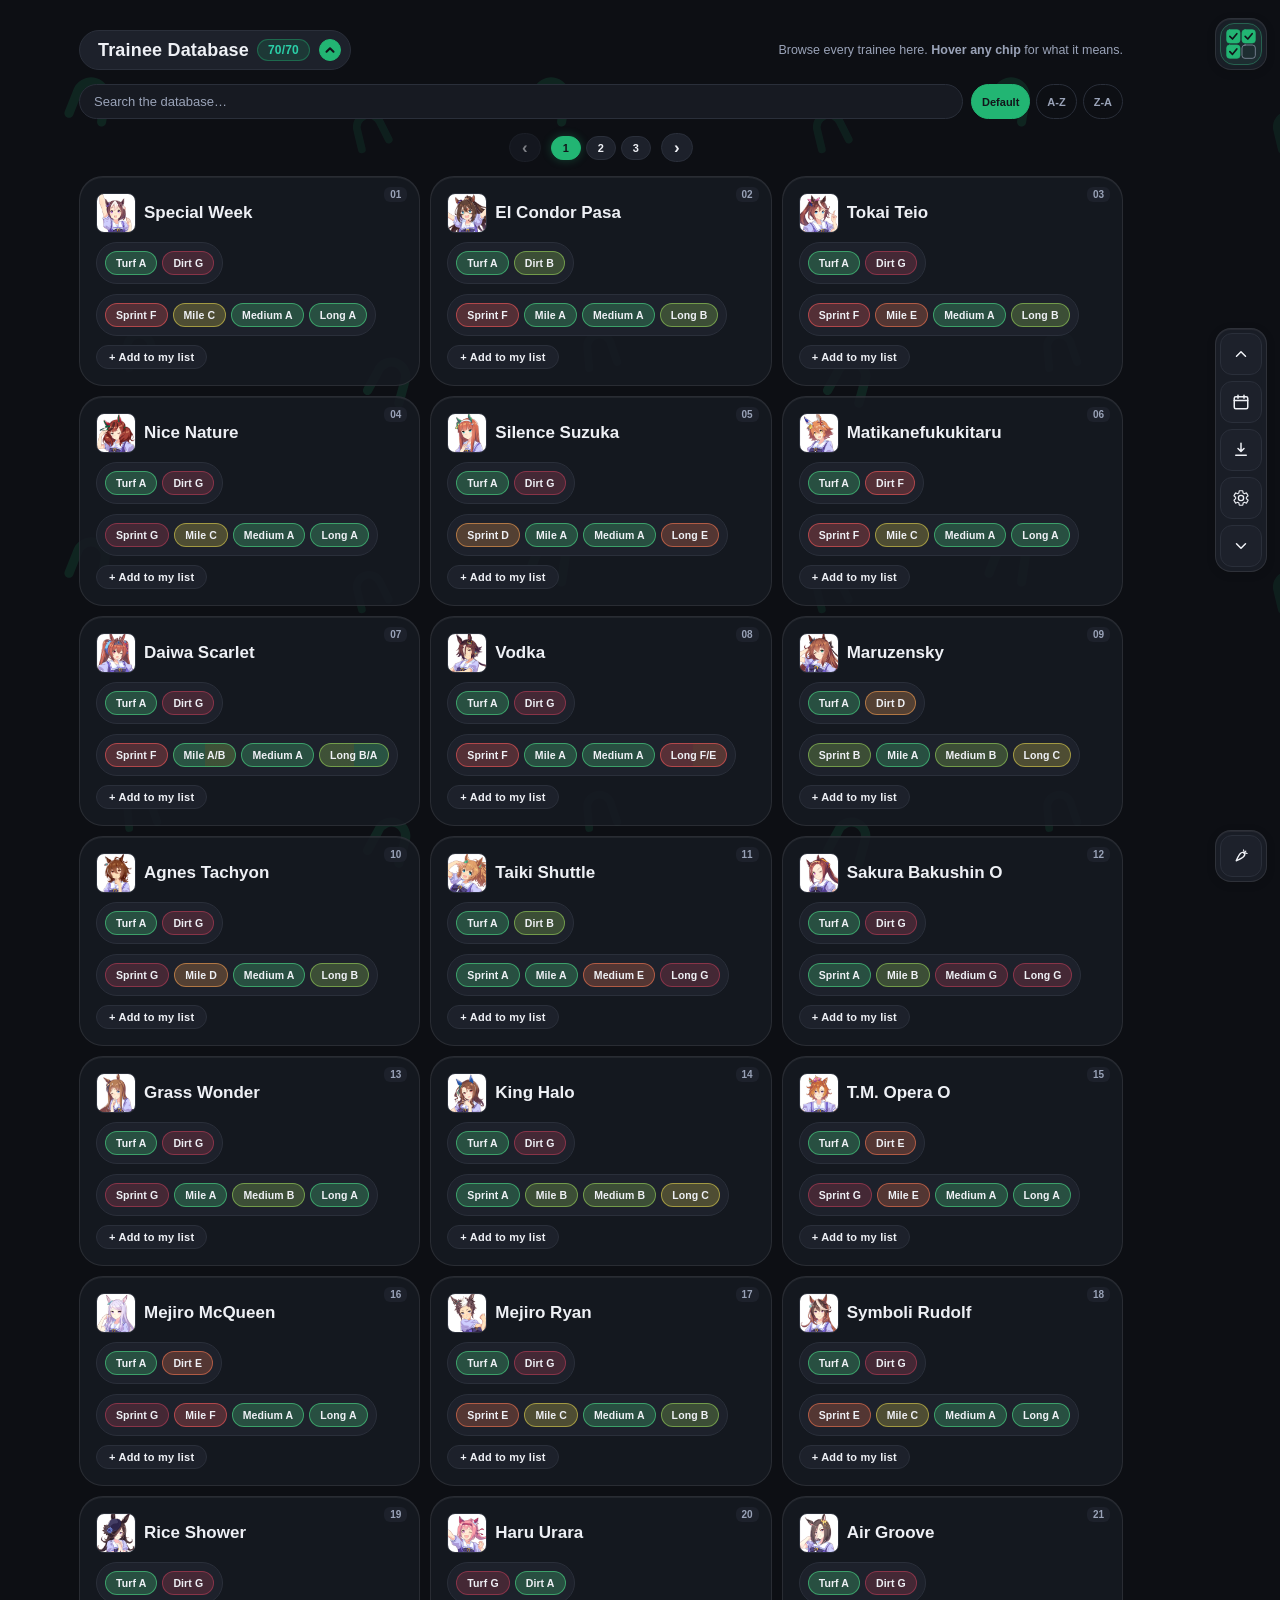
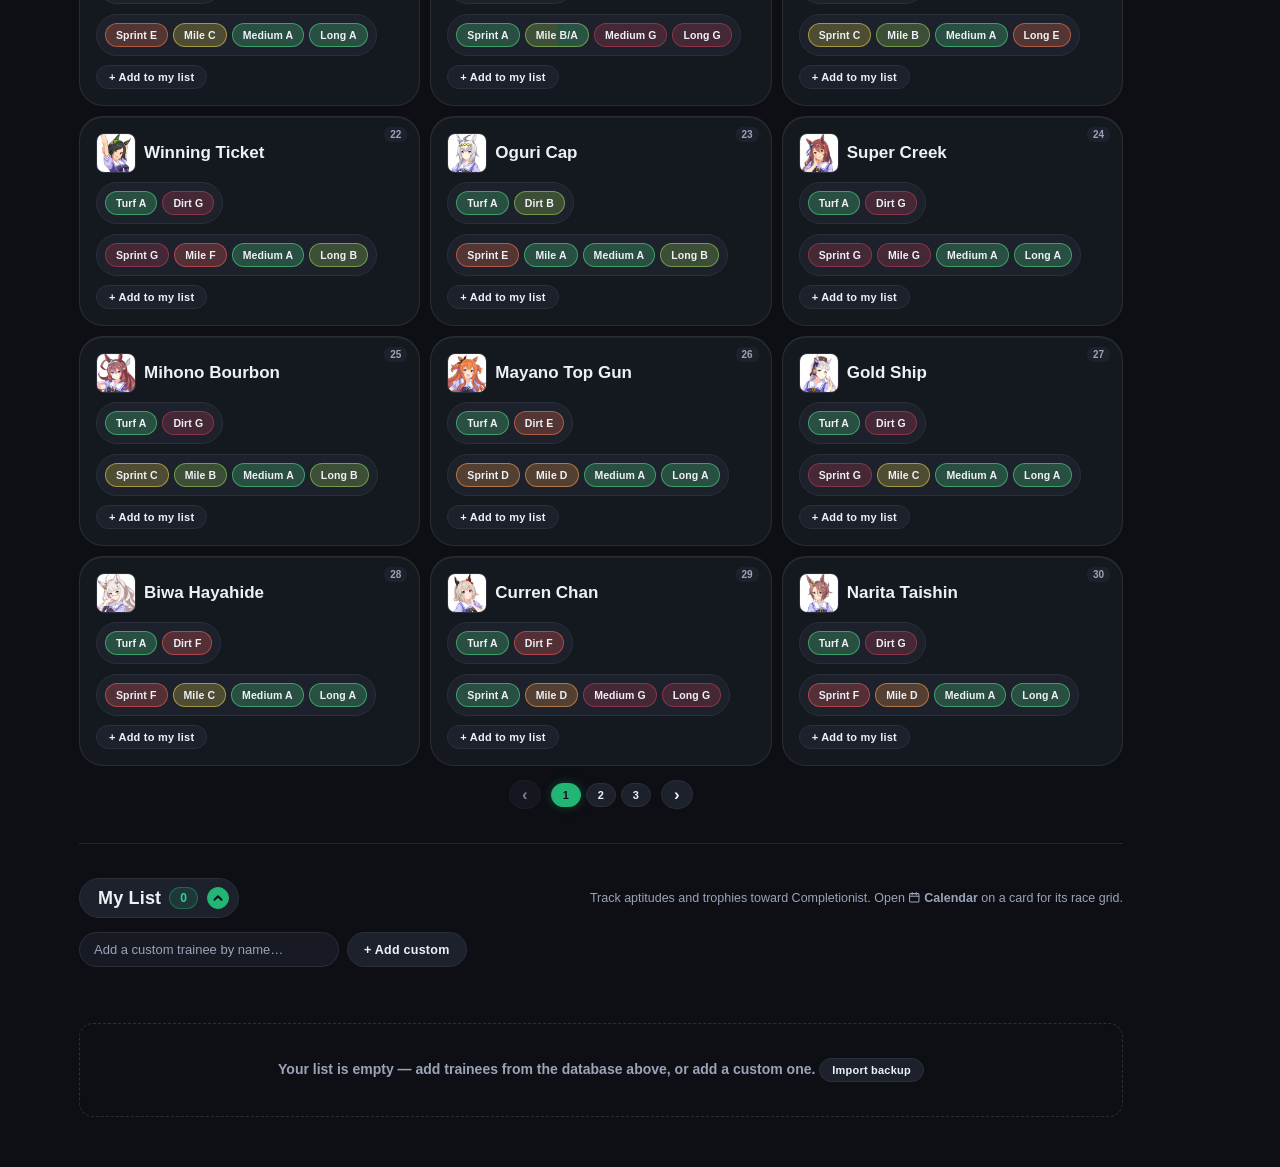
==== commit c20a93f6: "Carotene Beta 1.5 [Commited by Muse AI] Fixes all 18 findings from the TrackRecord audit (7 moderate" ====
--- a/trackrecord/index.html
+++ b/trackrecord/index.html
@@ -77,10 +77,10 @@
             <circle cx="12" cy="12" r="3.5" stroke-width="1.8" fill="none"/>
           </svg>
         </button>
-        <div class="settings-panel" id="settings-panel">
+        <div class="settings-panel" id="settings-panel" role="dialog" aria-label="Settings">
           <div class="settings-group-label">Appearance</div>
           <div class="settings-row settings-row-icons">
-            <button class="icon-pill-btn" id="mode-toggle-btn" aria-label="Toggle light/dark mode" data-tooltip="Toggle mode">
+            <button class="icon-pill-btn" id="mode-toggle-btn" aria-label="Toggle light/dark mode" aria-pressed="false" data-tooltip="Toggle mode">
               <svg class="icon-toggle-sun" viewBox="0 0 24 24" fill="none" xmlns="http://www.w3.org/2000/svg">
                 <circle cx="12" cy="12" r="4.2" stroke="currentColor" stroke-width="2" stroke-linecap="round"/>
                 <path d="M12 2.5V5M12 19V21.5M4.2 4.2L6 6M18 18L19.8 19.8M2.5 12H5M19 12H21.5M4.2 19.8L6 18M18 6L19.8 4.2" stroke="currentColor" stroke-width="2" stroke-linecap="round"/>
@@ -89,7 +89,7 @@
                 <path d="M20 14.5A8.5 8.5 0 1 1 9.5 4a7 7 0 0 0 10.5 10.5Z" stroke="currentColor" stroke-width="2" stroke-linecap="round" stroke-linejoin="round"/>
               </svg>
             </button>
-            <button class="icon-pill-btn" id="theme-toggle-btn" aria-label="Toggle Turf/Dirt color theme" data-tooltip="Toggle color theme">
+            <button class="icon-pill-btn" id="theme-toggle-btn" aria-label="Toggle Turf/Dirt color theme" aria-pressed="false" data-tooltip="Toggle color theme">
               <svg class="icon-toggle-turf" viewBox="0 0 24 24" fill="none" xmlns="http://www.w3.org/2000/svg">
                 <path d="M6 20V13C6 10 8 8 8 8C8 8 6 10 6 13" stroke="currentColor" stroke-width="2" stroke-linecap="round" stroke-linejoin="round"/>
                 <path d="M12 20V10C12 7 14 5 14 5C14 5 12 7 12 10" stroke="currentColor" stroke-width="2" stroke-linecap="round" stroke-linejoin="round"/>
@@ -168,7 +168,7 @@
            one level above this build (../ from trackrecord/, ../../ from
            trackrecord/preview/). The current tool is marked, not linked:
            you are already there. -->
-      <div class="carotene-panel" id="carotene-panel" aria-hidden="true">
+      <div class="carotene-panel" id="carotene-panel" role="region" aria-label="Carotene" aria-hidden="true">
         <a class="carotene-panel-brand" href="../">
           <svg class="carotene-panel-mark" viewBox="0 0 24 24" fill="none" aria-hidden="true" focusable="false" xmlns="http://www.w3.org/2000/svg" stroke-linecap="round" stroke-linejoin="round">
             <g transform="rotate(45 12 12)">
@@ -295,10 +295,11 @@
       <div class="about-section">
         <div class="about-section-label">Privacy &amp; backup</div>
         <p>Your list stays private in this browser. Use <strong>Backup</strong> function to move it between sessions or devices.</p>
+        <p>The only network request this page makes is loading its font from Google Fonts; your list itself never leaves this browser.</p>
       </div>
       <div class="about-section about-links">
         <div class="about-section-label">More</div>
-        <p>Want to try the alternate build? Open the <a href="preview/">Preview version <span>(current version: 5.1 Beta 1)</span></a>.</p>
+        <p>Want to try the alternate build? Open the <a href="preview/">Preview version <span>(current version: 5.1-beta1.5)</span></a>.</p>
         <p class="about-credit">2026, Mujairkitten · Made with various AI tools · Not affiliated with Cygames.<br>Source code is licensed under GPL-3. Uma icons follow <a href="https://umamusume.com/fan-createdguide" rel="noopener noreferrer">Cygames' Fan Content Guide</a>.</p>
       </div>
       <div id="kao-banner"></div>
@@ -331,7 +332,7 @@
       <div class="backup-import-actions">
         <button class="btn small" id="backup-import-text-btn">Import pasted list</button>
         <label class="btn small" for="backup-import-file">Import from file</label>
-        <input type="file" id="backup-import-file" accept=".json">
+        <input type="file" id="backup-import-file" class="sr-only" accept=".json">
       </div>
     </div>
   </div>
